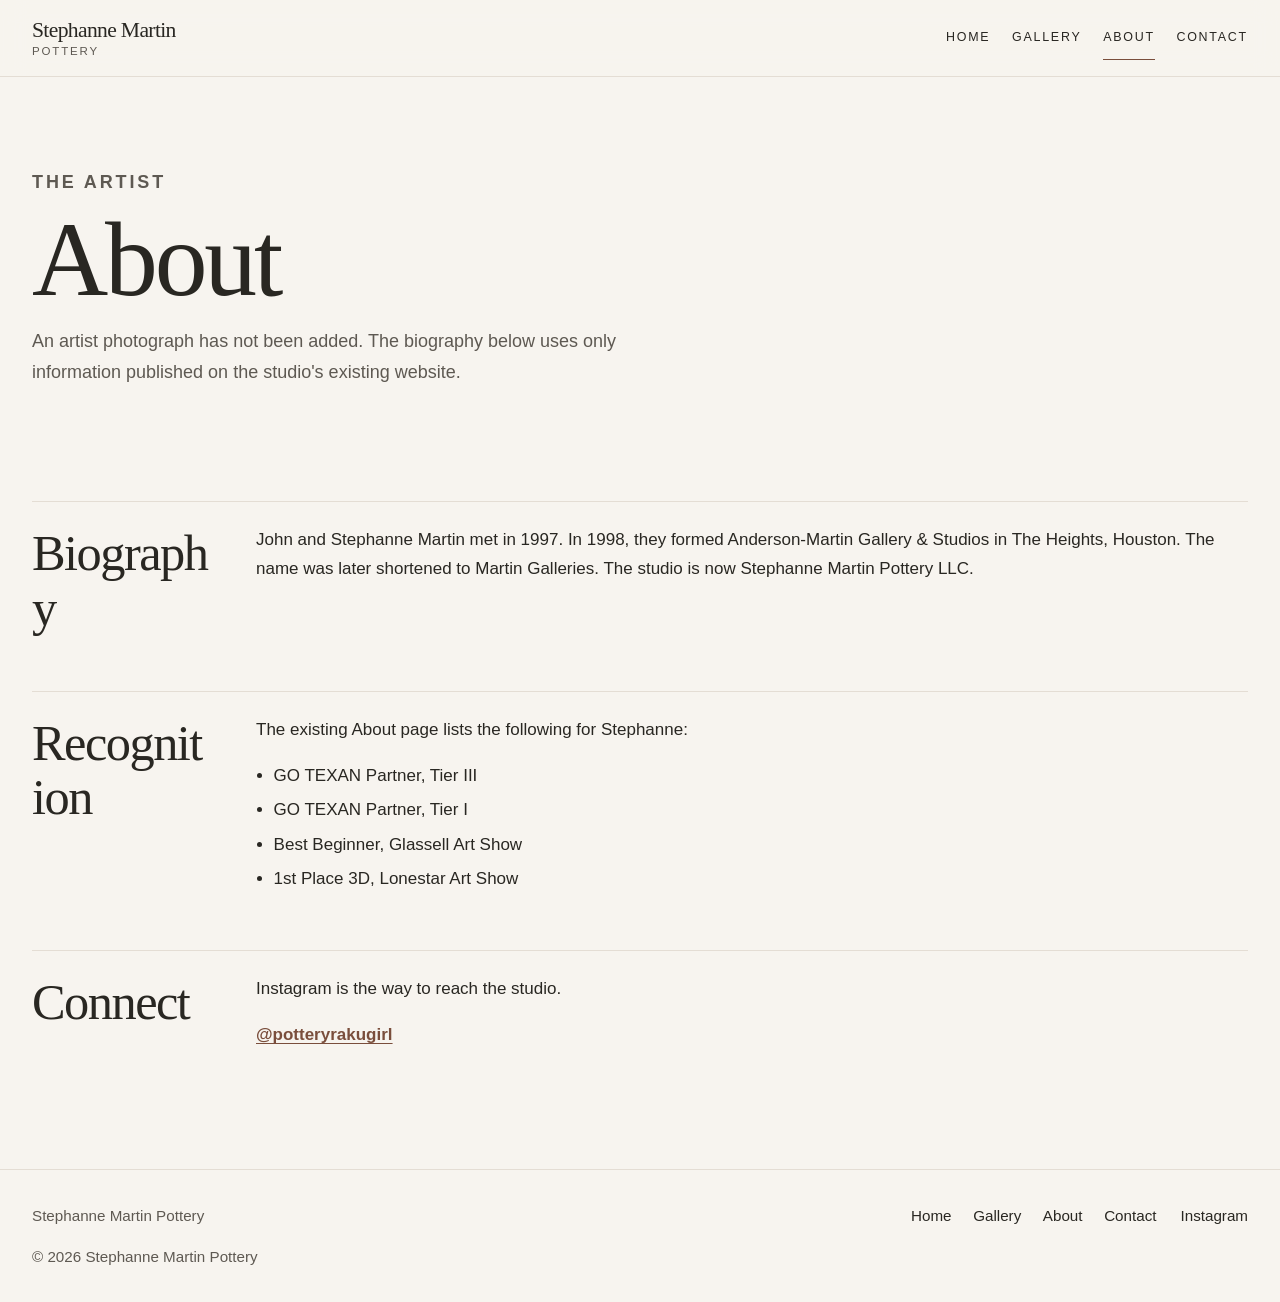
==== about.html @ 53da708f "Add initial HTML, CSS, JSON, and configuration files for pottery portfolio" ====
<!DOCTYPE html>
<html lang="en">
<head>
  <meta charset="utf-8">
  <meta name="viewport" content="width=device-width, initial-scale=1">
  <title>About | Stephanne Martin Pottery</title>
  <meta name="description" content="Verified studio history for Stephanne Martin Pottery LLC, from the artist's existing public About page.">
  <link rel="canonical" href="https://yegorcreative.github.io/PotteryWeb/about.html">
  <meta name="robots" content="index, follow">
  <meta name="referrer" content="strict-origin-when-cross-origin">
  <meta name="theme-color" content="#F7F4EF">
  <meta property="og:site_name" content="Stephanne Martin Pottery">
  <meta property="og:locale" content="en_US">
  <meta property="og:title" content="About | Stephanne Martin Pottery">
  <meta property="og:description" content="Verified studio history for Stephanne Martin Pottery LLC, from the artist's existing public About page.">
  <meta property="og:type" content="website">
  <meta property="og:url" content="https://yegorcreative.github.io/PotteryWeb/about.html">
  <meta property="og:image" content="https://yegorcreative.github.io/PotteryWeb/assets/images/og-cover.png">
  <meta name="twitter:card" content="summary_large_image">
  <meta name="twitter:title" content="About | Stephanne Martin Pottery">
  <meta name="twitter:description" content="Verified studio history for Stephanne Martin Pottery LLC, from the artist's existing public About page.">
  <meta name="twitter:image" content="https://yegorcreative.github.io/PotteryWeb/assets/images/og-cover.png">
  <link rel="icon" href="assets/favicon.svg" type="image/svg+xml">
  <link rel="stylesheet" href="css/styles.css">
</head>
<body>
  <a class="skip-link" href="#content">Skip to content</a>
  <header class="site-header">
    <div class="header-inner wrap">
      <a class="brand" href="index.html">
        <span class="brand-name">Stephanne Martin</span>
        <span class="brand-mark">Pottery</span>
      </a>
      <button class="nav-toggle" type="button" aria-expanded="false" aria-controls="site-nav" data-nav-toggle>
        <span class="nav-toggle-label">Menu</span>
      </button>
      <nav id="site-nav" class="site-nav" data-nav aria-label="Primary">
        <ul>
          <li><a href="index.html">Home</a></li>
          <li><a href="gallery.html">Gallery</a></li>
          <li><a href="about.html" aria-current="page">About</a></li>
          <li><a href="contact.html">Contact</a></li>
        </ul>
      </nav>
    </div>
  </header>
  <main id="content" tabindex="-1">
    <div class="wrap">
      <header class="page-intro">
        <p class="eyebrow">The artist</p>
        <h1>About</h1>
        <p>An artist photograph has not been added. The biography below uses only information published on the studio's existing website.</p>
      </header>
      <div class="about-list">
        <section class="about-block" aria-labelledby="biography-title">
          <h2 id="biography-title">Biography</h2>
          <div>
            <p>John and Stephanne Martin met in 1997. In 1998, they formed Anderson-Martin Gallery &amp; Studios in The Heights, Houston. The name was later shortened to Martin Galleries. The studio is now Stephanne Martin Pottery LLC.</p>
          </div>
        </section>
        <section class="about-block" aria-labelledby="recognition-title">
          <h2 id="recognition-title">Recognition</h2>
          <div>
            <p>The existing About page lists the following for Stephanne:</p>
            <ul>
              <li>GO TEXAN Partner, Tier III</li>
              <li>GO TEXAN Partner, Tier I</li>
              <li>Best Beginner, Glassell Art Show</li>
              <li>1st Place 3D, Lonestar Art Show</li>
            </ul>
          </div>
        </section>
        <section class="about-block" aria-labelledby="connect-title">
          <h2 id="connect-title">Connect</h2>
          <div>
            <p>Instagram is the way to reach the studio.</p>
            <p><a class="text-link" href="https://www.instagram.com/potteryrakugirl/">@potteryrakugirl</a></p>
          </div>
        </section>
      </div>
    </div>
  </main>
  <footer class="site-footer">
    <div class="footer-inner wrap">
      <p class="footer-brand">Stephanne Martin Pottery</p>
      <nav aria-label="Footer">
        <ul class="footer-nav">
          <li><a href="index.html">Home</a></li>
          <li><a href="gallery.html">Gallery</a></li>
          <li><a href="about.html">About</a></li>
          <li><a href="contact.html">Contact</a></li>
        </ul>
      </nav>
      <a class="footer-instagram" href="https://www.instagram.com/potteryrakugirl/">Instagram</a>
      <p class="footer-copy">© 2026 Stephanne Martin Pottery</p>
    </div>
  </footer>
  <script src="js/nav.js" defer></script>
</body>
</html>
---- css/styles.css ----
:root {
  --bg: #f7f4ef;
  --bg-deep: #f1ebe4;
  --surface: #ffffff;
  --text: #292722;
  --muted: #5e5952;
  --line: #e4ddd4;
  --clay: #a66f58;
  --clay-deep: #7a4e3c;
  --clay-dark: #623c2e;
  --stone: #e7e1d8;
  --serif: "Iowan Old Style", "Palatino Linotype", Palatino, "Book Antiqua", Georgia, serif;
  --sans: "Avenir Next", "Segoe UI", "Helvetica Neue", sans-serif;
  --header-height: 4.75rem;
  --shadow: 0 24px 50px rgba(41, 39, 34, 0.08);
}

*,
*::before,
*::after {
  box-sizing: border-box;
}

html {
  scroll-behavior: smooth;
}

body {
  margin: 0;
  background: var(--bg);
  color: var(--text);
  font-family: var(--sans);
  font-size: 1.0625rem;
  line-height: 1.7;
  text-rendering: optimizeLegibility;
}

html,
body {
  max-width: 100%;
  overflow-x: clip;
}

img {
  max-width: 100%;
  height: auto;
}

button,
input,
textarea {
  font: inherit;
}

h1,
h2,
h3,
p {
  overflow-wrap: anywhere;
}

h1,
h2,
h3 {
  font-family: var(--serif);
  font-weight: 500;
  letter-spacing: -0.03em;
  line-height: 1.08;
}

a {
  color: var(--clay-deep);
  text-underline-offset: 0.18em;
}

a:hover {
  color: var(--clay-dark);
}

:focus-visible {
  outline: 2px solid var(--text);
  outline-offset: 3px;
}

::selection {
  background: #e7d3c6;
  color: var(--text);
}

.skip-link {
  position: absolute;
  left: 1rem;
  top: 0;
  z-index: 100;
  transform: translateY(-120%);
  background: var(--text);
  color: var(--bg);
  padding: 0.75rem 1rem;
  text-decoration: none;
}

.skip-link:focus {
  transform: none;
}

.wrap {
  width: min(calc(100% - 2rem), 76rem);
  margin-inline: auto;
}

.site-header {
  position: sticky;
  top: 0;
  z-index: 30;
  min-height: var(--header-height);
  background: rgba(247, 244, 239, 0.94);
  border-bottom: 1px solid var(--line);
  backdrop-filter: blur(12px);
}

.header-inner {
  display: flex;
  flex-wrap: wrap;
  align-items: center;
  justify-content: space-between;
  gap: 0.5rem 1.5rem;
  min-height: var(--header-height);
  padding-block: 0.75rem;
}

.brand {
  display: flex;
  flex-direction: column;
  color: var(--text);
  text-decoration: none;
  line-height: 1.05;
}

.brand-name {
  font-family: var(--serif);
  font-size: 1.35rem;
  letter-spacing: -0.03em;
}

.brand-mark {
  margin-top: 0.2rem;
  color: var(--muted);
  font-size: 0.72rem;
  letter-spacing: 0.16em;
  text-transform: uppercase;
}

.nav-toggle {
  display: none;
  align-items: center;
  justify-content: center;
  min-width: 44px;
  min-height: 44px;
  padding: 0.4rem 0.85rem;
  border: 1px solid var(--line);
  background: var(--surface);
  color: var(--text);
  cursor: pointer;
}

.site-nav ul,
.footer-nav {
  display: flex;
  flex-wrap: wrap;
  gap: 0.25rem 1.35rem;
  margin: 0;
  padding: 0;
  list-style: none;
}

.site-nav a,
.footer-nav a {
  display: inline-flex;
  align-items: center;
  min-height: 44px;
  color: var(--text);
  text-decoration: none;
}

.site-nav a {
  font-size: 0.78rem;
  letter-spacing: 0.14em;
  text-transform: uppercase;
}

.site-nav a[aria-current="page"] {
  box-shadow: inset 0 -1px 0 var(--clay-deep);
}

.hero,
.page-intro {
  padding: clamp(2.75rem, 7vw, 6.5rem) 0 clamp(2rem, 5vw, 4rem);
}

.hero {
  display: grid;
  gap: clamp(2rem, 5vw, 4.5rem);
  align-items: end;
}

.eyebrow {
  margin: 0 0 0.85rem;
  color: var(--clay-deep);
  font-size: 0.75rem;
  font-weight: 600;
  letter-spacing: 0.16em;
  text-transform: uppercase;
}

.hero h1,
.page-intro h1,
.contact h1 {
  margin: 0;
  font-size: clamp(3.3rem, 9vw, 6.6rem);
  line-height: 0.92;
}

.lede,
.page-intro p,
.contact-copy {
  max-width: 38rem;
  color: var(--muted);
  font-size: 1.125rem;
}

.actions {
  display: flex;
  flex-wrap: wrap;
  gap: 0.75rem;
  margin-top: 2rem;
}

.button {
  display: inline-flex;
  align-items: center;
  justify-content: center;
  gap: 0.65rem;
  min-height: 48px;
  padding: 0.75rem 1.15rem;
  border: 1px solid var(--clay-deep);
  background: var(--clay-deep);
  color: #fff;
  text-decoration: none;
  letter-spacing: 0.01em;
}

.button:hover {
  background: var(--clay-dark);
  border-color: var(--clay-dark);
  color: #fff;
}

.button-secondary {
  background: transparent;
  color: var(--text);
  border-color: #cfc6bb;
}

.button-secondary:hover {
  background: var(--surface);
  border-color: var(--text);
  color: var(--text);
}

.button svg {
  display: block;
  flex: 0 0 auto;
}

.hero-figure,
.piece-open,
.lightbox {
  box-shadow: var(--shadow);
}

.hero-figure {
  margin: 0;
  padding: 0.75rem 0.75rem 0.9rem;
  border: 1px solid var(--line);
  background: var(--surface);
}

.hero-figure img,
.piece-open img,
.lightbox-media img {
  display: block;
  width: 100%;
  aspect-ratio: 4 / 5;
  object-fit: cover;
  background: var(--bg-deep);
}

.hero-figure figcaption,
.piece-copy p,
.gallery-count,
.placeholder-note,
.gallery-status {
  color: var(--muted);
}

.hero-figure figcaption {
  padding: 0.85rem 0.25rem 0.15rem;
  font-size: 0.95rem;
}

.section {
  padding: clamp(3.25rem, 7vw, 6.5rem) 0;
}

.band {
  background: var(--bg-deep);
  border-block: 1px solid var(--line);
}

.section-head,
.split-head {
  display: flex;
  flex-wrap: wrap;
  align-items: end;
  justify-content: space-between;
  gap: 1rem 2rem;
  margin-bottom: 2rem;
}

.section-head h2,
.split-head h2,
.about-block h2 {
  margin: 0;
  font-size: clamp(2rem, 4vw, 3.15rem);
}

.section-head p,
.narrow {
  max-width: 40rem;
}

.quote {
  max-width: 42rem;
  margin: 2.25rem 0 0;
  padding: 0;
  border: 0;
}

.quote p {
  margin: 0;
  font-family: var(--serif);
  font-size: clamp(1.55rem, 3vw, 2.15rem);
  line-height: 1.35;
  letter-spacing: -0.03em;
}

.quote footer {
  margin-top: 0.85rem;
  color: var(--muted);
  font-size: 0.95rem;
}

.placeholder-note,
.gallery-status,
.gallery-empty {
  margin: 0 0 1.25rem;
  padding-left: 0.9rem;
  border-left: 1px solid var(--clay);
}

.gallery-tools {
  margin-bottom: 1.5rem;
}

.filters {
  display: flex;
  flex-wrap: wrap;
  gap: 0.5rem;
}

.filter {
  min-height: 44px;
  padding: 0.55rem 0.9rem;
  border: 1px solid var(--line);
  border-radius: 999px;
  background: transparent;
  color: var(--text);
  cursor: pointer;
}

.filter[aria-pressed="true"] {
  border-color: var(--text);
  background: var(--text);
  color: var(--bg);
}

.gallery-count {
  margin: 0.9rem 0 0;
  font-size: 0.95rem;
}

.gallery-grid {
  display: grid;
  grid-template-columns: 1fr;
  gap: 2rem 1.25rem;
  margin: 0;
  padding: 0;
  list-style: none;
}

.piece-open {
  position: relative;
  display: block;
  width: 100%;
  padding: 0;
  overflow: hidden;
  border: 1px solid var(--line);
  background: var(--surface);
  color: inherit;
  cursor: pointer;
}

.piece-flag {
  position: absolute;
  left: 0.75rem;
  bottom: 0.75rem;
  padding: 0.35rem 0.5rem;
  background: rgba(247, 244, 239, 0.94);
  color: var(--text);
  font-size: 0.72rem;
  letter-spacing: 0.12em;
  text-transform: uppercase;
}

.piece-copy {
  padding-top: 0.9rem;
}

.piece-category {
  margin: 0;
  color: var(--clay-deep);
  font-size: 0.75rem;
  font-weight: 600;
  letter-spacing: 0.14em;
  text-transform: uppercase;
}

.piece h3,
.lightbox h2 {
  margin: 0.3rem 0 0.45rem;
  font-size: clamp(1.45rem, 2vw, 1.8rem);
}

.piece-copy p:last-child {
  margin-bottom: 0;
}

.about-list {
  display: grid;
  gap: clamp(2rem, 5vw, 3.5rem);
  margin: 0;
  padding: clamp(1rem, 3vw, 2rem) 0 clamp(4rem, 8vw, 7rem);
}

.about-block {
  display: grid;
  gap: 0.75rem;
  margin: 0;
  padding-top: 1.5rem;
  border-top: 1px solid var(--line);
}

.about-block div :first-child {
  margin-top: 0;
}

.about-block ul {
  margin: 0.5rem 0 0;
  padding-left: 1.1rem;
}

.about-block li + li {
  margin-top: 0.35rem;
}

.contact {
  display: grid;
  align-items: center;
  min-height: calc(100dvh - 12rem);
  padding: clamp(4rem, 12vw, 8rem) 0;
}

.contact-inner {
  max-width: 40rem;
}

.contact-handle {
  margin: 1rem 0 0;
  color: var(--muted);
}

.site-footer {
  padding: 1.5rem 0 2rem;
  border-top: 1px solid var(--line);
  color: var(--muted);
  font-size: 0.95rem;
}

.footer-inner {
  display: grid;
  gap: 0.35rem 1.5rem;
}

.footer-brand,
.footer-copy {
  margin: 0;
}

.footer-nav a:hover,
.footer-instagram:hover {
  text-decoration: underline;
}

.footer-instagram {
  color: var(--text);
  text-decoration: none;
}

.lightbox {
  width: min(68rem, calc(100% - 1rem));
  max-height: calc(100vh - 1rem);
  max-height: calc(100dvh - 1rem);
  margin: auto;
  padding: 0;
  border: 0;
  background: var(--surface);
  color: var(--text);
}

.lightbox::backdrop {
  background: rgba(41, 39, 34, 0.72);
}

.lightbox-layout {
  display: grid;
  grid-template-columns: 1fr;
  max-height: calc(100vh - 1rem);
  max-height: calc(100dvh - 1rem);
  overflow: auto;
}

.lightbox-media {
  background: var(--bg-deep);
}

.lightbox-panel {
  display: flex;
  flex-direction: column;
  align-items: flex-start;
  gap: 0.35rem;
  padding: 1.15rem;
}

.lightbox-close,
.lightbox-nav button {
  min-height: 44px;
  padding: 0.55rem 0.85rem;
  border: 1px solid var(--line);
  background: var(--surface);
  color: var(--text);
  cursor: pointer;
}

.lightbox-close {
  align-self: flex-end;
}

.lightbox-panel h2,
.lightbox-panel p {
  margin-top: 0;
}

.lightbox-count,
.piece-note {
  color: var(--muted);
}

.lightbox-nav {
  display: flex;
  flex-wrap: wrap;
  gap: 0.5rem;
  margin-top: 0.75rem;
}

.text-link {
  color: var(--clay-deep);
  font-weight: 600;
}

@media (min-width: 640px) {
  .wrap {
    width: min(calc(100% - 3rem), 76rem);
  }

  .gallery-grid {
    grid-template-columns: repeat(2, minmax(0, 1fr));
    gap: 2.25rem 1.25rem;
  }
}

@media (min-width: 760px) {
  .nav-toggle {
    display: none;
  }

  .site-nav {
    flex: 0 1 auto;
  }

  .footer-inner {
    grid-template-columns: 1.4fr auto auto;
    align-items: center;
  }

  .footer-copy {
    grid-column: 1 / -1;
  }
}

@media (max-width: 759px) {
  .js .nav-toggle {
    display: inline-flex;
  }

  .js .site-nav {
    display: none;
    flex: 1 1 100%;
    padding-bottom: 0.75rem;
  }

  .js .site-nav.is-open {
    display: block;
  }

  .js .site-nav ul {
    flex-direction: column;
    gap: 0;
  }
}

@media (min-width: 900px) {
  .hero {
    grid-template-columns: minmax(0, 1.05fr) minmax(18rem, 0.95fr);
    align-items: center;
  }

  .about-block {
    grid-template-columns: 11rem minmax(0, 1fr);
    gap: 2rem 3rem;
    align-items: start;
  }

  .lightbox-layout {
    grid-template-columns: minmax(0, 1.15fr) minmax(17rem, 0.8fr);
    overflow: hidden;
  }

  .lightbox-media {
    display: grid;
    min-height: 100%;
    place-items: center;
  }

  .lightbox-media img {
    max-height: calc(100dvh - 1rem);
    object-fit: contain;
  }

  .lightbox-panel {
    padding: 1.5rem 1.5rem 1.75rem;
    overflow: auto;
  }
}

@media (min-width: 980px) {
  .gallery-grid {
    grid-template-columns: repeat(3, minmax(0, 1fr));
    gap: 2.75rem 1.5rem;
  }
}

@media (hover: hover) and (pointer: fine) {
  .piece-open img {
    transition: transform 0.45s ease;
  }

  .piece-open:hover {
    border-color: #c8a898;
  }

  .piece-open:hover img {
    transform: scale(1.02);
  }
}

@media (prefers-reduced-motion: reduce) {
  html {
    scroll-behavior: auto;
  }

  *,
  *::before,
  *::after {
    scroll-behavior: auto !important;
    transition: none !important;
    animation: none !important;
  }
}

@media print {
  .skip-link,
  .nav-toggle,
  .lightbox {
    display: none !important;
  }

  .site-nav {
    display: block !important;
  }

  body {
    background: #fff;
  }
}
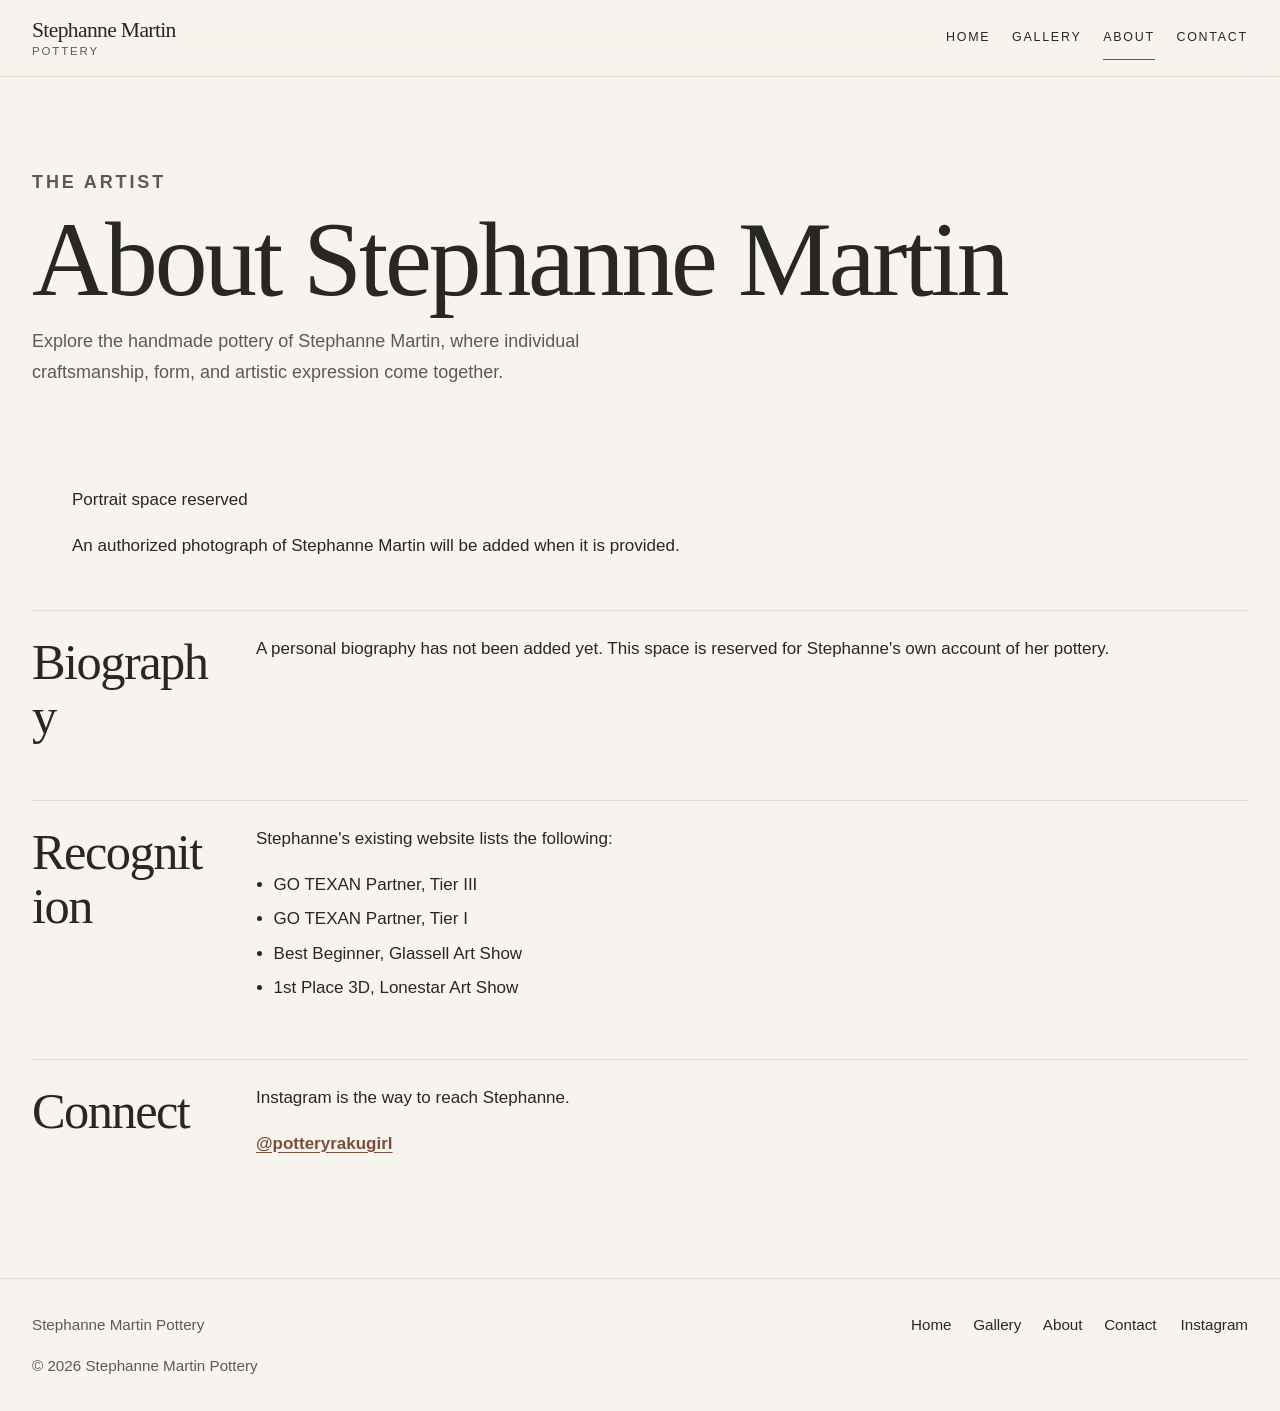
==== commit 779b188e: "Update content and descriptions across multiple pages for clarity and consistency" ====
--- a/about.html
+++ b/about.html
@@ -4,7 +4,7 @@
   <meta charset="utf-8">
   <meta name="viewport" content="width=device-width, initial-scale=1">
   <title>About | Stephanne Martin Pottery</title>
-  <meta name="description" content="Verified studio history for Stephanne Martin Pottery LLC, from the artist's existing public About page.">
+  <meta name="description" content="About Stephanne Martin and her handmade pottery. A personal biography can be added later.">
   <link rel="canonical" href="https://yegorcreative.github.io/PotteryWeb/about.html">
   <meta name="robots" content="index, follow">
   <meta name="referrer" content="strict-origin-when-cross-origin">
@@ -12,13 +12,13 @@
   <meta property="og:site_name" content="Stephanne Martin Pottery">
   <meta property="og:locale" content="en_US">
   <meta property="og:title" content="About | Stephanne Martin Pottery">
-  <meta property="og:description" content="Verified studio history for Stephanne Martin Pottery LLC, from the artist's existing public About page.">
+  <meta property="og:description" content="About Stephanne Martin and her handmade pottery. A personal biography can be added later.">
   <meta property="og:type" content="website">
   <meta property="og:url" content="https://yegorcreative.github.io/PotteryWeb/about.html">
   <meta property="og:image" content="https://yegorcreative.github.io/PotteryWeb/assets/images/og-cover.png">
   <meta name="twitter:card" content="summary_large_image">
   <meta name="twitter:title" content="About | Stephanne Martin Pottery">
-  <meta name="twitter:description" content="Verified studio history for Stephanne Martin Pottery LLC, from the artist's existing public About page.">
+  <meta name="twitter:description" content="About Stephanne Martin and her handmade pottery. A personal biography can be added later.">
   <meta name="twitter:image" content="https://yegorcreative.github.io/PotteryWeb/assets/images/og-cover.png">
   <link rel="icon" href="assets/favicon.svg" type="image/svg+xml">
   <link rel="stylesheet" href="css/styles.css">
@@ -48,35 +48,43 @@
     <div class="wrap">
       <header class="page-intro">
         <p class="eyebrow">The artist</p>
-        <h1>About</h1>
-        <p>An artist photograph has not been added. The biography below uses only information published on the studio's existing website.</p>
+        <h1>About Stephanne Martin</h1>
+        <p>Explore the handmade pottery of Stephanne Martin, where individual craftsmanship, form, and artistic expression come together.</p>
       </header>
-      <div class="about-list">
-        <section class="about-block" aria-labelledby="biography-title">
-          <h2 id="biography-title">Biography</h2>
-          <div>
-            <p>John and Stephanne Martin met in 1997. In 1998, they formed Anderson-Martin Gallery &amp; Studios in The Heights, Houston. The name was later shortened to Martin Galleries. The studio is now Stephanne Martin Pottery LLC.</p>
+      <div class="about-layout">
+        <figure class="portrait-reserve">
+          <div class="portrait-frame">
+            <p>Portrait space reserved</p>
           </div>
-        </section>
-        <section class="about-block" aria-labelledby="recognition-title">
-          <h2 id="recognition-title">Recognition</h2>
-          <div>
-            <p>The existing About page lists the following for Stephanne:</p>
-            <ul>
-              <li>GO TEXAN Partner, Tier III</li>
-              <li>GO TEXAN Partner, Tier I</li>
-              <li>Best Beginner, Glassell Art Show</li>
-              <li>1st Place 3D, Lonestar Art Show</li>
-            </ul>
-          </div>
-        </section>
-        <section class="about-block" aria-labelledby="connect-title">
-          <h2 id="connect-title">Connect</h2>
-          <div>
-            <p>Instagram is the way to reach the studio.</p>
-            <p><a class="text-link" href="https://www.instagram.com/potteryrakugirl/">@potteryrakugirl</a></p>
-          </div>
-        </section>
+          <figcaption>An authorized photograph of Stephanne Martin will be added when it is provided.</figcaption>
+        </figure>
+        <div class="about-list">
+          <section class="about-block" aria-labelledby="biography-title">
+            <h2 id="biography-title">Biography</h2>
+            <div>
+              <p>A personal biography has not been added yet. This space is reserved for Stephanne's own account of her pottery.</p>
+            </div>
+          </section>
+          <section class="about-block" aria-labelledby="recognition-title">
+            <h2 id="recognition-title">Recognition</h2>
+            <div>
+              <p>Stephanne's existing website lists the following:</p>
+              <ul class="milestones">
+                <li>GO TEXAN Partner, Tier III</li>
+                <li>GO TEXAN Partner, Tier I</li>
+                <li>Best Beginner, Glassell Art Show</li>
+                <li>1st Place 3D, Lonestar Art Show</li>
+              </ul>
+            </div>
+          </section>
+          <section class="about-block" aria-labelledby="connect-title">
+            <h2 id="connect-title">Connect</h2>
+            <div>
+              <p>Instagram is the way to reach Stephanne.</p>
+              <p><a class="text-link" href="https://www.instagram.com/potteryrakugirl/">@potteryrakugirl</a></p>
+            </div>
+          </section>
+        </div>
       </div>
     </div>
   </main>
--- a/css/styles.css
+++ b/css/styles.css
@@ -56,7 +56,7 @@
 h2,
 h3,
 p {
-  overflow-wrap: anywhere;
+  overflow-wrap: break-word;
 }
 
 h1,
@@ -216,7 +216,7 @@
 .page-intro h1,
 .contact h1 {
   margin: 0;
-  font-size: clamp(3.3rem, 9vw, 6.6rem);
+  font-size: clamp(2.7rem, 12vw, 6.6rem);
   line-height: 0.92;
 }
 
@@ -290,13 +290,24 @@
 .lightbox-media img {
   display: block;
   width: 100%;
+  background: var(--bg-deep);
+}
+
+.hero-figure img,
+.piece-open img {
   aspect-ratio: 4 / 5;
   object-fit: cover;
-  background: var(--bg-deep);
+}
+
+.lightbox-media img {
+  width: 100%;
+  height: auto;
+  max-height: 70dvh;
+  object-fit: contain;
 }
 
 .hero-figure figcaption,
-.piece-copy p,
+.piece-copy p:not(.piece-category),
 .gallery-count,
 .placeholder-note,
 .gallery-status {
@@ -397,6 +408,10 @@
 .gallery-count {
   margin: 0.9rem 0 0;
   font-size: 0.95rem;
+}
+
+[data-gallery="all"] {
+  padding-bottom: clamp(3.5rem, 8vw, 6rem);
 }
 
 .gallery-grid {
@@ -672,6 +687,8 @@
   }
 
   .lightbox-media img {
+    width: auto;
+    max-width: 100%;
     max-height: calc(100dvh - 1rem);
     object-fit: contain;
   }
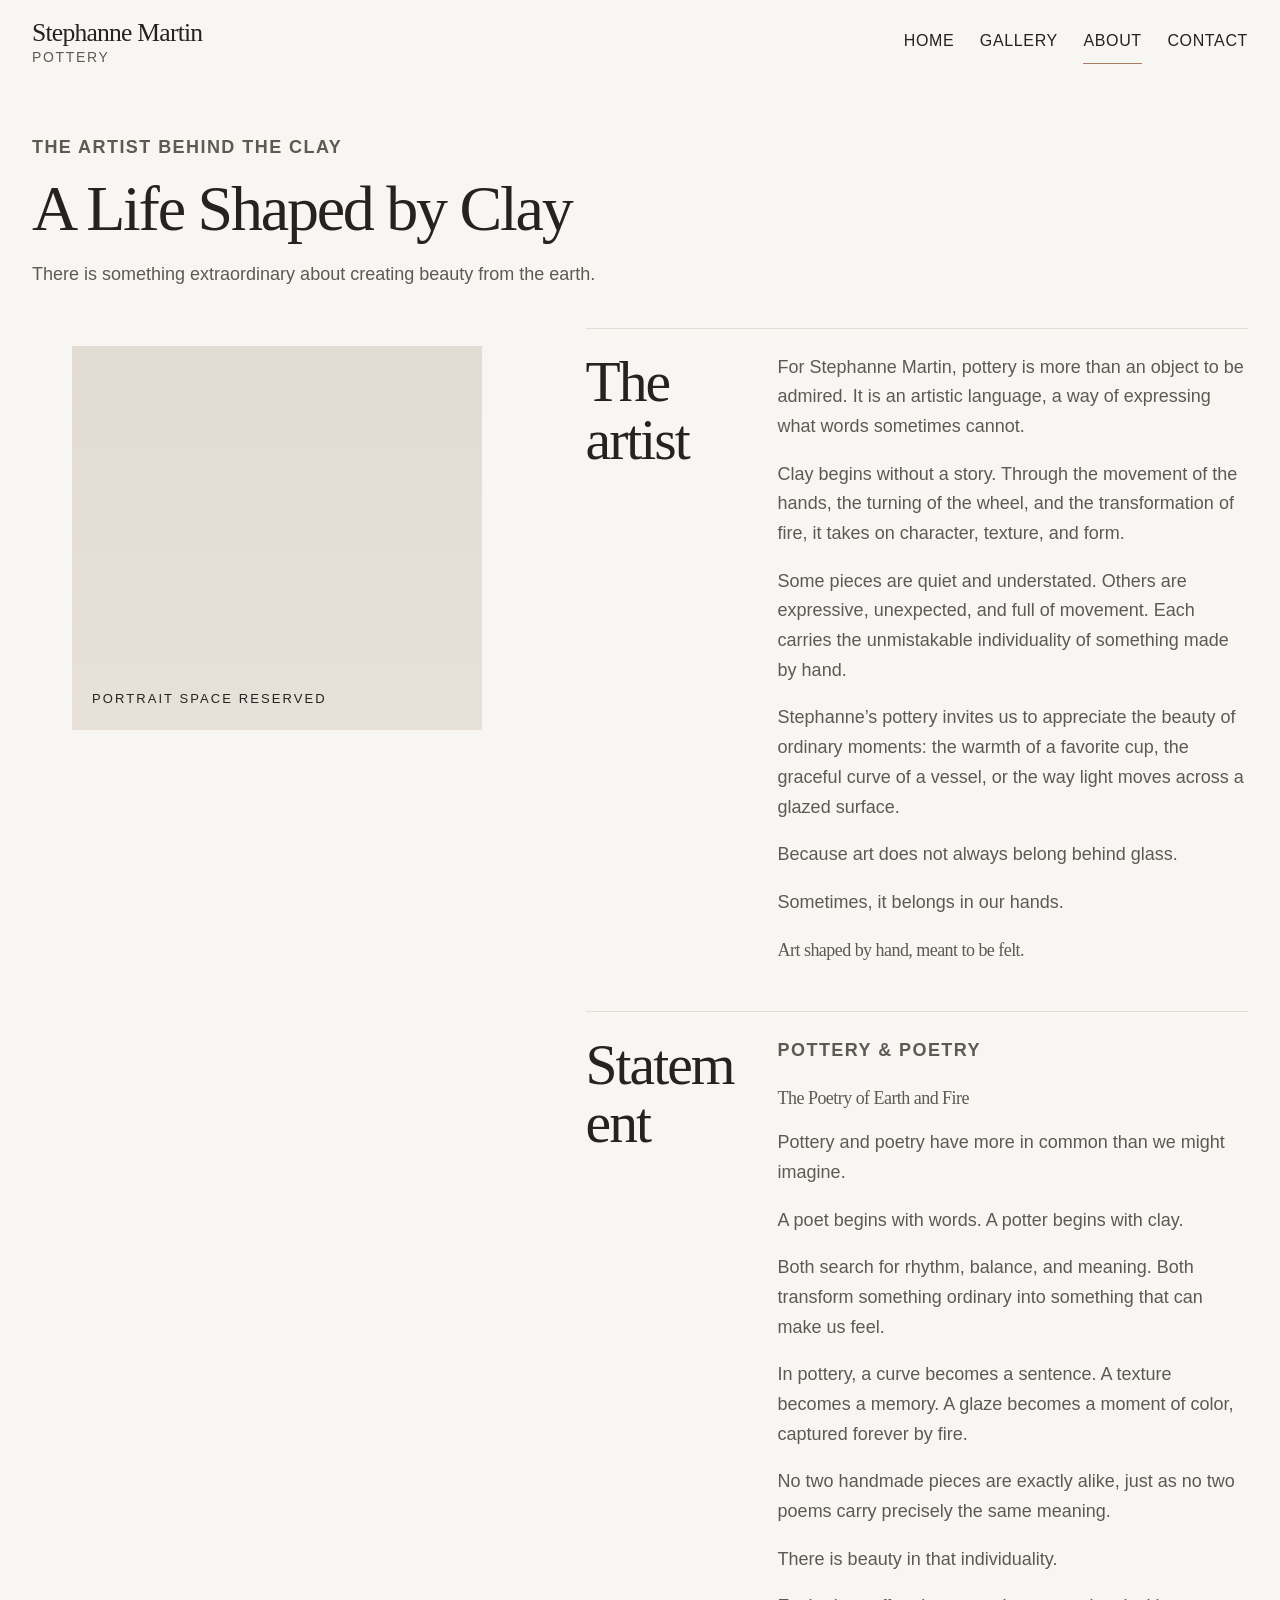
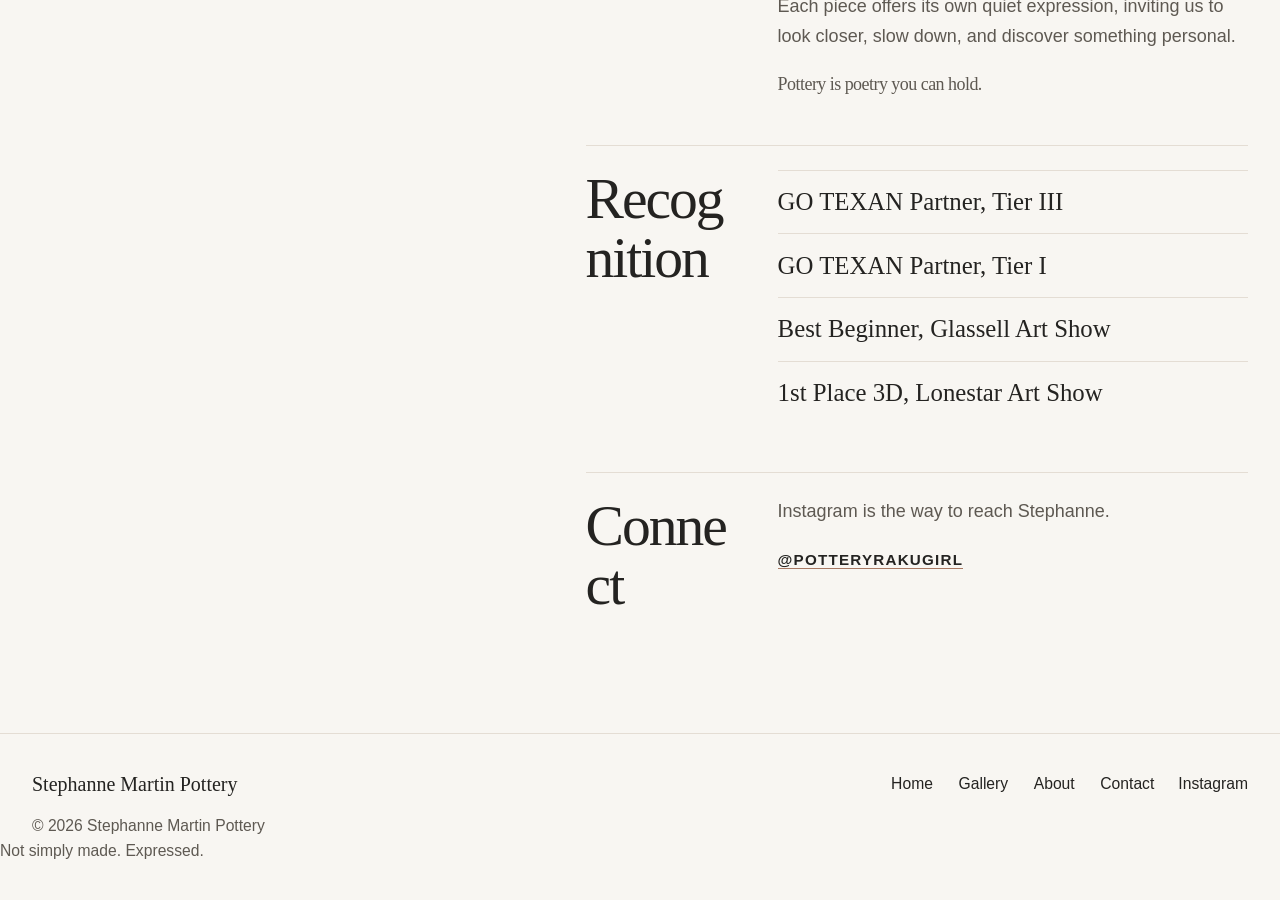
==== commit d0d79323: "Update content and descriptions across multiple pages for clarity and consistency" ====
--- a/about.html
+++ b/about.html
@@ -4,21 +4,21 @@
   <meta charset="utf-8">
   <meta name="viewport" content="width=device-width, initial-scale=1">
   <title>About | Stephanne Martin Pottery</title>
-  <meta name="description" content="About Stephanne Martin and her handmade pottery. A personal biography can be added later.">
+  <meta name="description" content="A life shaped by clay. Stephanne Martin’s pottery is an artistic language, formed by hand and fire.">
   <link rel="canonical" href="https://yegorcreative.github.io/PotteryWeb/about.html">
   <meta name="robots" content="index, follow">
   <meta name="referrer" content="strict-origin-when-cross-origin">
-  <meta name="theme-color" content="#F7F4EF">
+  <meta name="theme-color" content="#F8F6F2">
   <meta property="og:site_name" content="Stephanne Martin Pottery">
   <meta property="og:locale" content="en_US">
   <meta property="og:title" content="About | Stephanne Martin Pottery">
-  <meta property="og:description" content="About Stephanne Martin and her handmade pottery. A personal biography can be added later.">
+  <meta property="og:description" content="A life shaped by clay. Stephanne Martin’s pottery is an artistic language, formed by hand and fire.">
   <meta property="og:type" content="website">
   <meta property="og:url" content="https://yegorcreative.github.io/PotteryWeb/about.html">
   <meta property="og:image" content="https://yegorcreative.github.io/PotteryWeb/assets/images/og-cover.png">
   <meta name="twitter:card" content="summary_large_image">
   <meta name="twitter:title" content="About | Stephanne Martin Pottery">
-  <meta name="twitter:description" content="About Stephanne Martin and her handmade pottery. A personal biography can be added later.">
+  <meta name="twitter:description" content="A life shaped by clay. Stephanne Martin’s pottery is an artistic language, formed by hand and fire.">
   <meta name="twitter:image" content="https://yegorcreative.github.io/PotteryWeb/assets/images/og-cover.png">
   <link rel="icon" href="assets/favicon.svg" type="image/svg+xml">
   <link rel="stylesheet" href="css/styles.css">
@@ -47,28 +47,47 @@
   <main id="content" tabindex="-1">
     <div class="wrap">
       <header class="page-intro">
-        <p class="eyebrow">The artist</p>
-        <h1>About Stephanne Martin</h1>
-        <p>Explore the handmade pottery of Stephanne Martin, where individual craftsmanship, form, and artistic expression come together.</p>
+        <p class="eyebrow">The Artist Behind the Clay</p>
+        <h1>A Life Shaped by Clay</h1>
+        <p>There is something extraordinary about creating beauty from the earth.</p>
       </header>
       <div class="about-layout">
         <figure class="portrait-reserve">
           <div class="portrait-frame">
             <p>Portrait space reserved</p>
           </div>
-          <figcaption>An authorized photograph of Stephanne Martin will be added when it is provided.</figcaption>
         </figure>
         <div class="about-list">
           <section class="about-block" aria-labelledby="biography-title">
-            <h2 id="biography-title">Biography</h2>
+            <h2 id="biography-title">The artist</h2>
             <div>
-              <p>A personal biography has not been added yet. This space is reserved for Stephanne's own account of her pottery.</p>
+              <p>For Stephanne Martin, pottery is more than an object to be admired. It is an artistic language, a way of expressing what words sometimes cannot.</p>
+              <p>Clay begins without a story. Through the movement of the hands, the turning of the wheel, and the transformation of fire, it takes on character, texture, and form.</p>
+              <p>Some pieces are quiet and understated. Others are expressive, unexpected, and full of movement. Each carries the unmistakable individuality of something made by hand.</p>
+              <p>Stephanne’s pottery invites us to appreciate the beauty of ordinary moments: the warmth of a favorite cup, the graceful curve of a vessel, or the way light moves across a glazed surface.</p>
+              <p>Because art does not always belong behind glass.</p>
+              <p>Sometimes, it belongs in our hands.</p>
+              <p class="closing-line">Art shaped by hand, meant to be felt.</p>
+            </div>
+          </section>
+          <section class="about-block" aria-labelledby="statement-title">
+            <h2 id="statement-title">Statement</h2>
+            <div>
+              <p class="eyebrow">Pottery &amp; Poetry</p>
+              <p class="closing-line">The Poetry of Earth and Fire</p>
+              <p>Pottery and poetry have more in common than we might imagine.</p>
+              <p>A poet begins with words. A potter begins with clay.</p>
+              <p>Both search for rhythm, balance, and meaning. Both transform something ordinary into something that can make us feel.</p>
+              <p>In pottery, a curve becomes a sentence. A texture becomes a memory. A glaze becomes a moment of color, captured forever by fire.</p>
+              <p>No two handmade pieces are exactly alike, just as no two poems carry precisely the same meaning.</p>
+              <p>There is beauty in that individuality.</p>
+              <p>Each piece offers its own quiet expression, inviting us to look closer, slow down, and discover something personal.</p>
+              <p class="closing-line">Pottery is poetry you can hold.</p>
             </div>
           </section>
           <section class="about-block" aria-labelledby="recognition-title">
             <h2 id="recognition-title">Recognition</h2>
             <div>
-              <p>Stephanne's existing website lists the following:</p>
               <ul class="milestones">
                 <li>GO TEXAN Partner, Tier III</li>
                 <li>GO TEXAN Partner, Tier I</li>
@@ -101,7 +120,7 @@
       </nav>
       <a class="footer-instagram" href="https://www.instagram.com/potteryrakugirl/">Instagram</a>
       <p class="footer-copy">© 2026 Stephanne Martin Pottery</p>
-    </div>
+    </div>Not simply made. Expressed. 
   </footer>
   <script src="js/nav.js" defer></script>
 </body>
--- a/css/styles.css
+++ b/css/styles.css
@@ -1,18 +1,18 @@
 :root {
-  --bg: #f7f4ef;
-  --bg-deep: #f1ebe4;
+  --bg: #f8f6f2;
+  --bg-deep: #f3efe9;
   --surface: #ffffff;
-  --text: #292722;
+  --text: #242321;
   --muted: #5e5952;
   --line: #e4ddd4;
-  --clay: #a66f58;
+  --stone: #e9e3db;
+  --clay: #a87963;
   --clay-deep: #7a4e3c;
   --clay-dark: #623c2e;
-  --stone: #e7e1d8;
   --serif: "Iowan Old Style", "Palatino Linotype", Palatino, "Book Antiqua", Georgia, serif;
   --sans: "Avenir Next", "Segoe UI", "Helvetica Neue", sans-serif;
-  --header-height: 4.75rem;
-  --shadow: 0 24px 50px rgba(41, 39, 34, 0.08);
+  --header-height: 5.25rem;
+  --measure: 38rem;
 }
 
 *,
@@ -30,8 +30,8 @@
   background: var(--bg);
   color: var(--text);
   font-family: var(--sans);
-  font-size: 1.0625rem;
-  line-height: 1.7;
+  font-size: 1.125rem;
+  line-height: 1.65;
   text-rendering: optimizeLegibility;
 }
 
@@ -64,13 +64,13 @@
 h3 {
   font-family: var(--serif);
   font-weight: 500;
-  letter-spacing: -0.03em;
-  line-height: 1.08;
+  letter-spacing: -0.035em;
+  line-height: 1.02;
 }
 
 a {
   color: var(--clay-deep);
-  text-underline-offset: 0.18em;
+  text-underline-offset: 0.22em;
 }
 
 a:hover {
@@ -83,7 +83,7 @@
 }
 
 ::selection {
-  background: #e7d3c6;
+  background: #ead9cf;
   color: var(--text);
 }
 
@@ -95,7 +95,7 @@
   transform: translateY(-120%);
   background: var(--text);
   color: var(--bg);
-  padding: 0.75rem 1rem;
+  padding: 0.8rem 1rem;
   text-decoration: none;
 }
 
@@ -104,7 +104,7 @@
 }
 
 .wrap {
-  width: min(calc(100% - 2rem), 76rem);
+  width: min(calc(100% - 2rem), 82rem);
   margin-inline: auto;
 }
 
@@ -113,9 +113,9 @@
   top: 0;
   z-index: 30;
   min-height: var(--header-height);
-  background: rgba(247, 244, 239, 0.94);
-  border-bottom: 1px solid var(--line);
-  backdrop-filter: blur(12px);
+  background: rgba(248, 246, 242, 0.94);
+  border-bottom: 1px solid transparent;
+  backdrop-filter: blur(16px);
 }
 
 .header-inner {
@@ -123,9 +123,9 @@
   flex-wrap: wrap;
   align-items: center;
   justify-content: space-between;
-  gap: 0.5rem 1.5rem;
+  gap: 0.5rem 2rem;
   min-height: var(--header-height);
-  padding-block: 0.75rem;
+  padding-block: 0.85rem;
 }
 
 .brand {
@@ -133,20 +133,20 @@
   flex-direction: column;
   color: var(--text);
   text-decoration: none;
-  line-height: 1.05;
+  line-height: 1;
 }
 
 .brand-name {
   font-family: var(--serif);
-  font-size: 1.35rem;
+  font-size: clamp(1.35rem, 2vw, 1.7rem);
   letter-spacing: -0.03em;
 }
 
 .brand-mark {
-  margin-top: 0.2rem;
+  margin-top: 0.28rem;
   color: var(--muted);
-  font-size: 0.72rem;
-  letter-spacing: 0.16em;
+  font-size: 0.875rem;
+  letter-spacing: 0.12em;
   text-transform: uppercase;
 }
 
@@ -156,10 +156,13 @@
   justify-content: center;
   min-width: 44px;
   min-height: 44px;
-  padding: 0.4rem 0.85rem;
-  border: 1px solid var(--line);
-  background: var(--surface);
-  color: var(--text);
+  padding: 0.45rem 0.2rem;
+  border: 0;
+  border-bottom: 1px solid var(--text);
+  background: transparent;
+  color: var(--text);
+  letter-spacing: 0.14em;
+  text-transform: uppercase;
   cursor: pointer;
 }
 
@@ -167,7 +170,7 @@
 .footer-nav {
   display: flex;
   flex-wrap: wrap;
-  gap: 0.25rem 1.35rem;
+  gap: 0.25rem 1.6rem;
   margin: 0;
   padding: 0;
   list-style: none;
@@ -183,47 +186,59 @@
 }
 
 .site-nav a {
-  font-size: 0.78rem;
-  letter-spacing: 0.14em;
-  text-transform: uppercase;
-}
-
+  font-size: 1rem;
+  letter-spacing: 0.04em;
+  text-transform: uppercase;
+  border-bottom: 1px solid transparent;
+}
+
+.site-nav a:hover,
 .site-nav a[aria-current="page"] {
-  box-shadow: inset 0 -1px 0 var(--clay-deep);
-}
-
-.hero,
+  border-bottom-color: var(--clay);
+}
+
 .page-intro {
-  padding: clamp(2.75rem, 7vw, 6.5rem) 0 clamp(2rem, 5vw, 4rem);
+  padding: clamp(1.75rem, 4vw, 3rem) 0 1.25rem;
 }
 
 .hero {
   display: grid;
-  gap: clamp(2rem, 5vw, 4.5rem);
-  align-items: end;
+  gap: 1.5rem;
+  align-items: start;
+  padding: 1.25rem 0 2.25rem;
+}
+
+.hero-figure {
+  margin: 0;
+  padding: 0.55rem;
+  border: 1px solid var(--line);
+  background: var(--surface);
 }
 
 .eyebrow {
-  margin: 0 0 0.85rem;
+  margin: 0 0 0.75rem;
   color: var(--clay-deep);
-  font-size: 0.75rem;
+  font-size: 0.875rem;
   font-weight: 600;
-  letter-spacing: 0.16em;
+  letter-spacing: 0.08em;
   text-transform: uppercase;
 }
 
 .hero h1,
 .page-intro h1,
 .contact h1 {
-  margin: 0;
-  font-size: clamp(2.7rem, 12vw, 6.6rem);
-  line-height: 0.92;
+  max-width: 14em;
+  margin: 0;
+  font-size: clamp(2.5rem, 5vw, 4.6rem);
+  line-height: 1.05;
 }
 
 .lede,
 .page-intro p,
-.contact-copy {
-  max-width: 38rem;
+.contact-copy,
+.studio-copy p,
+.about-block p {
+  max-width: var(--measure);
   color: var(--muted);
   font-size: 1.125rem;
 }
@@ -231,22 +246,25 @@
 .actions {
   display: flex;
   flex-wrap: wrap;
-  gap: 0.75rem;
-  margin-top: 2rem;
+  align-items: center;
+  gap: 0.85rem 1.25rem;
+  margin-top: 2.25rem;
 }
 
 .button {
   display: inline-flex;
   align-items: center;
   justify-content: center;
-  gap: 0.65rem;
-  min-height: 48px;
-  padding: 0.75rem 1.15rem;
-  border: 1px solid var(--clay-deep);
-  background: var(--clay-deep);
-  color: #fff;
+  gap: 0.7rem;
+  min-height: 52px;
+  padding: 0.85rem 1.35rem;
+  border: 1px solid var(--text);
+  background: var(--text);
+  color: var(--bg);
   text-decoration: none;
-  letter-spacing: 0.01em;
+  font-size: 1rem;
+  letter-spacing: 0.02em;
+  transition: background-color 0.2s ease, color 0.2s ease, border-color 0.2s ease;
 }
 
 .button:hover {
@@ -256,33 +274,24 @@
 }
 
 .button-secondary {
+  min-height: 52px;
+  padding-inline: 0.15rem;
+  border-color: transparent;
+  border-bottom: 1px solid var(--text);
   background: transparent;
   color: var(--text);
-  border-color: #cfc6bb;
 }
 
 .button-secondary:hover {
-  background: var(--surface);
-  border-color: var(--text);
-  color: var(--text);
+  background: transparent;
+  border-color: transparent;
+  border-bottom-color: var(--clay-deep);
+  color: var(--clay-deep);
 }
 
 .button svg {
   display: block;
   flex: 0 0 auto;
-}
-
-.hero-figure,
-.piece-open,
-.lightbox {
-  box-shadow: var(--shadow);
-}
-
-.hero-figure {
-  margin: 0;
-  padding: 0.75rem 0.75rem 0.9rem;
-  border: 1px solid var(--line);
-  background: var(--surface);
 }
 
 .hero-figure img,
@@ -290,13 +299,33 @@
 .lightbox-media img {
   display: block;
   width: 100%;
-  background: var(--bg-deep);
+  background: var(--stone);
 }
 
 .hero-figure img,
 .piece-open img {
   aspect-ratio: 4 / 5;
   object-fit: cover;
+  object-position: center 38%;
+}
+
+.hero-figure img {
+  aspect-ratio: 4 / 5;
+  object-fit: contain;
+  object-position: center;
+}
+
+.closing-line {
+  margin: 1.35rem 0 0;
+  color: var(--text);
+  font-family: var(--serif);
+  font-size: clamp(1.45rem, 2.4vw, 1.9rem);
+  line-height: 1.3;
+  letter-spacing: -0.03em;
+}
+
+[data-gallery="featured"] .placeholder-note {
+  display: none;
 }
 
 .lightbox-media img {
@@ -306,67 +335,72 @@
   object-fit: contain;
 }
 
-.hero-figure figcaption,
-.piece-copy p:not(.piece-category),
 .gallery-count,
 .placeholder-note,
-.gallery-status {
+.gallery-status,
+.portrait-reserve figcaption {
   color: var(--muted);
 }
 
-.hero-figure figcaption {
-  padding: 0.85rem 0.25rem 0.15rem;
-  font-size: 0.95rem;
+.portrait-reserve figcaption {
+  max-width: 36rem;
+  padding-top: 0.85rem;
+  font-size: 1rem;
+  line-height: 1.5;
 }
 
 .section {
-  padding: clamp(3.25rem, 7vw, 6.5rem) 0;
+  padding: clamp(2.5rem, 5vw, 4.25rem) 0;
 }
 
 .band {
   background: var(--bg-deep);
-  border-block: 1px solid var(--line);
-}
-
-.section-head,
-.split-head {
+}
+
+.studio {
+  display: grid;
+  gap: clamp(1.5rem, 4vw, 3rem);
+  align-items: start;
+}
+
+.studio-copy h2,
+.section-head h2,
+.about-block h2 {
+  margin: 0 0 1rem;
+  font-size: clamp(2.2rem, 4.5vw, 3.6rem);
+}
+
+.section-head {
   display: flex;
   flex-wrap: wrap;
   align-items: end;
   justify-content: space-between;
   gap: 1rem 2rem;
-  margin-bottom: 2rem;
-}
-
-.section-head h2,
-.split-head h2,
-.about-block h2 {
-  margin: 0;
-  font-size: clamp(2rem, 4vw, 3.15rem);
-}
-
-.section-head p,
-.narrow {
-  max-width: 40rem;
+  margin-bottom: 2.25rem;
+}
+
+.section-head h2 {
+  margin-bottom: 0;
 }
 
 .quote {
-  max-width: 42rem;
-  margin: 2.25rem 0 0;
-  padding: 0;
+  max-width: 34rem;
+  margin: 0;
+  padding-top: 1.25rem;
   border: 0;
+  border-top: 1px solid var(--clay);
 }
 
 .quote p {
   margin: 0;
   font-family: var(--serif);
-  font-size: clamp(1.55rem, 3vw, 2.15rem);
-  line-height: 1.35;
+  font-size: clamp(1.55rem, 3vw, 2.25rem);
+  line-height: 1.3;
   letter-spacing: -0.03em;
 }
 
 .quote footer {
-  margin-top: 0.85rem;
+  margin-top: 1rem;
   color: var(--muted);
   font-size: 0.95rem;
 }
@@ -374,50 +408,54 @@
 .placeholder-note,
 .gallery-status,
 .gallery-empty {
-  margin: 0 0 1.25rem;
-  padding-left: 0.9rem;
-  border-left: 1px solid var(--clay);
+  max-width: 38rem;
+  margin: 0 0 1.5rem;
+  font-size: 0.98rem;
 }
 
 .gallery-tools {
-  margin-bottom: 1.5rem;
+  margin-bottom: 2rem;
 }
 
 .filters {
   display: flex;
   flex-wrap: wrap;
-  gap: 0.5rem;
+  gap: 0.35rem 1.15rem;
 }
 
 .filter {
   min-height: 44px;
-  padding: 0.55rem 0.9rem;
-  border: 1px solid var(--line);
-  border-radius: 999px;
+  padding: 0.55rem 0.05rem;
+  border: 0;
+  border-bottom: 1px solid transparent;
   background: transparent;
-  color: var(--text);
+  color: var(--muted);
+  letter-spacing: 0.12em;
+  text-transform: uppercase;
+  font-size: 0.8125rem;
   cursor: pointer;
 }
 
+.filter:hover,
 .filter[aria-pressed="true"] {
-  border-color: var(--text);
-  background: var(--text);
-  color: var(--bg);
+  border-bottom-color: var(--clay);
+  background: transparent;
+  color: var(--text);
 }
 
 .gallery-count {
-  margin: 0.9rem 0 0;
-  font-size: 0.95rem;
+  margin: 0.85rem 0 0;
+  font-size: 0.98rem;
 }
 
 [data-gallery="all"] {
-  padding-bottom: clamp(3.5rem, 8vw, 6rem);
+  padding-bottom: clamp(4rem, 8vw, 7rem);
 }
 
 .gallery-grid {
   display: grid;
   grid-template-columns: 1fr;
-  gap: 2rem 1.25rem;
+  gap: 2.75rem 1.25rem;
   margin: 0;
   padding: 0;
   list-style: none;
@@ -429,57 +467,80 @@
   width: 100%;
   padding: 0;
   overflow: hidden;
-  border: 1px solid var(--line);
-  background: var(--surface);
+  border: 0;
+  background: var(--stone);
   color: inherit;
   cursor: pointer;
 }
 
+.piece-open img {
+  transition: transform 0.5s ease, opacity 0.5s ease;
+}
+
 .piece-flag {
   position: absolute;
-  left: 0.75rem;
-  bottom: 0.75rem;
-  padding: 0.35rem 0.5rem;
-  background: rgba(247, 244, 239, 0.94);
-  color: var(--text);
-  font-size: 0.72rem;
-  letter-spacing: 0.12em;
+  top: 0.85rem;
+  left: 0.85rem;
+  padding: 0.4rem 0.55rem;
+  background: rgba(248, 246, 242, 0.94);
+  color: var(--text);
+  font-size: 0.75rem;
+  letter-spacing: 0.14em;
   text-transform: uppercase;
 }
 
 .piece-copy {
-  padding-top: 0.9rem;
+  padding-top: 1rem;
 }
 
 .piece-category {
   margin: 0;
   color: var(--clay-deep);
-  font-size: 0.75rem;
+  font-size: 0.8125rem;
   font-weight: 600;
-  letter-spacing: 0.14em;
+  letter-spacing: 0.16em;
   text-transform: uppercase;
 }
 
 .piece h3,
 .lightbox h2 {
-  margin: 0.3rem 0 0.45rem;
-  font-size: clamp(1.45rem, 2vw, 1.8rem);
-}
-
-.piece-copy p:last-child {
-  margin-bottom: 0;
+  margin: 0.35rem 0 0;
+  font-size: clamp(1.45rem, 2vw, 1.85rem);
+}
+
+.about-layout {
+  display: grid;
+  gap: clamp(2rem, 5vw, 4rem);
+  padding-bottom: clamp(4rem, 8vw, 7rem);
+}
+
+.portrait-frame {
+  display: grid;
+  place-items: end start;
+  min-height: 18rem;
+  padding: 1.25rem;
+  background:
+    linear-gradient(180deg, rgba(36, 35, 33, 0.04), rgba(36, 35, 33, 0.01)),
+    var(--stone);
+}
+
+.portrait-frame p {
+  margin: 0;
+  color: var(--text);
+  font-size: 0.8125rem;
+  letter-spacing: 0.16em;
+  text-transform: uppercase;
 }
 
 .about-list {
   display: grid;
-  gap: clamp(2rem, 5vw, 3.5rem);
-  margin: 0;
-  padding: clamp(1rem, 3vw, 2rem) 0 clamp(4rem, 8vw, 7rem);
+  gap: clamp(2rem, 4vw, 3rem);
+  margin: 0;
 }
 
 .about-block {
   display: grid;
-  gap: 0.75rem;
+  gap: 0.8rem;
   margin: 0;
   padding-top: 1.5rem;
   border-top: 1px solid var(--line);
@@ -489,46 +550,57 @@
   margin-top: 0;
 }
 
-.about-block ul {
-  margin: 0.5rem 0 0;
-  padding-left: 1.1rem;
-}
-
-.about-block li + li {
-  margin-top: 0.35rem;
+.milestones {
+  margin: 1.25rem 0 0;
+  padding: 0;
+  list-style: none;
+}
+
+.milestones li {
+  padding: 0.95rem 0;
+  border-top: 1px solid var(--line);
+  font-family: var(--serif);
+  font-size: clamp(1.25rem, 2vw, 1.55rem);
+  line-height: 1.3;
 }
 
 .contact {
   display: grid;
-  align-items: center;
-  min-height: calc(100dvh - 12rem);
-  padding: clamp(4rem, 12vw, 8rem) 0;
+  align-items: start;
+  padding: clamp(1.5rem, 4vw, 3rem) 0 clamp(3rem, 8vw, 5rem);
 }
 
 .contact-inner {
-  max-width: 40rem;
+  max-width: 44rem;
 }
 
 .contact-handle {
-  margin: 1rem 0 0;
+  margin: 1.15rem 0 0;
   color: var(--muted);
+  letter-spacing: 0.08em;
 }
 
 .site-footer {
-  padding: 1.5rem 0 2rem;
+  padding: 1.75rem 0 2.25rem;
   border-top: 1px solid var(--line);
   color: var(--muted);
-  font-size: 0.95rem;
+  font-size: 0.98rem;
 }
 
 .footer-inner {
   display: grid;
-  gap: 0.35rem 1.5rem;
+  gap: 0.4rem 1.5rem;
 }
 
 .footer-brand,
 .footer-copy {
   margin: 0;
+}
+
+.footer-brand {
+  color: var(--text);
+  font-family: var(--serif);
+  font-size: 1.25rem;
 }
 
 .footer-nav a:hover,
@@ -542,7 +614,7 @@
 }
 
 .lightbox {
-  width: min(68rem, calc(100% - 1rem));
+  width: min(72rem, calc(100% - 1rem));
   max-height: calc(100vh - 1rem);
   max-height: calc(100dvh - 1rem);
   margin: auto;
@@ -553,7 +625,7 @@
 }
 
 .lightbox::backdrop {
-  background: rgba(41, 39, 34, 0.72);
+  background: rgba(36, 35, 33, 0.78);
 }
 
 .lightbox-layout {
@@ -572,27 +644,37 @@
   display: flex;
   flex-direction: column;
   align-items: flex-start;
-  gap: 0.35rem;
-  padding: 1.15rem;
+  gap: 0.4rem;
+  padding: 1.35rem 1.25rem 1.6rem;
 }
 
 .lightbox-close,
 .lightbox-nav button {
   min-height: 44px;
-  padding: 0.55rem 0.85rem;
-  border: 1px solid var(--line);
-  background: var(--surface);
-  color: var(--text);
+  padding: 0.55rem 0.15rem;
+  border: 0;
+  border-bottom: 1px solid var(--text);
+  background: transparent;
+  color: var(--text);
+  letter-spacing: 0.08em;
+  text-transform: uppercase;
+  font-size: 0.8125rem;
   cursor: pointer;
 }
 
 .lightbox-close {
   align-self: flex-end;
+  margin-bottom: 0.5rem;
 }
 
 .lightbox-panel h2,
 .lightbox-panel p {
   margin-top: 0;
+  margin-bottom: 0;
+}
+
+.lightbox-panel h2 {
+  margin-bottom: 0.35rem;
 }
 
 .lightbox-count,
@@ -603,23 +685,36 @@
 .lightbox-nav {
   display: flex;
   flex-wrap: wrap;
-  gap: 0.5rem;
-  margin-top: 0.75rem;
+  gap: 0.75rem 1.25rem;
+  margin-top: 1rem;
 }
 
 .text-link {
+  color: var(--text);
+  font-size: 0.95rem;
+  font-weight: 600;
+  letter-spacing: 0.08em;
+  text-transform: uppercase;
+  text-decoration: none;
+  border-bottom: 1px solid var(--clay);
+}
+
+.text-link:hover {
   color: var(--clay-deep);
-  font-weight: 600;
 }
 
 @media (min-width: 640px) {
   .wrap {
-    width: min(calc(100% - 3rem), 76rem);
+    width: min(calc(100% - 4rem), 82rem);
   }
 
   .gallery-grid {
     grid-template-columns: repeat(2, minmax(0, 1fr));
-    gap: 2.25rem 1.25rem;
+    gap: 3rem 1.5rem;
+  }
+
+  .portrait-frame {
+    min-height: 24rem;
   }
 }
 
@@ -650,7 +745,7 @@
   .js .site-nav {
     display: none;
     flex: 1 1 100%;
-    padding-bottom: 0.75rem;
+    padding-bottom: 0.85rem;
   }
 
   .js .site-nav.is-open {
@@ -667,16 +762,29 @@
   .hero {
     grid-template-columns: minmax(0, 1.05fr) minmax(18rem, 0.95fr);
     align-items: center;
+    gap: 3rem;
+    padding-top: 1.75rem;
+  }
+
+  .hero-figure img {
+    max-height: 34rem;
+    aspect-ratio: 4 / 5;
+  }
+
+  .studio,
+  .about-layout {
+    grid-template-columns: minmax(0, 0.85fr) minmax(0, 1.15fr);
+    align-items: start;
   }
 
   .about-block {
-    grid-template-columns: 11rem minmax(0, 1fr);
-    gap: 2rem 3rem;
+    grid-template-columns: 9.5rem minmax(0, 1fr);
+    gap: 1rem 2.5rem;
     align-items: start;
   }
 
   .lightbox-layout {
-    grid-template-columns: minmax(0, 1.15fr) minmax(17rem, 0.8fr);
+    grid-template-columns: minmax(0, 1.25fr) minmax(18rem, 0.75fr);
     overflow: hidden;
   }
 
@@ -694,29 +802,23 @@
   }
 
   .lightbox-panel {
-    padding: 1.5rem 1.5rem 1.75rem;
+    padding: 1.75rem 1.75rem 2rem;
     overflow: auto;
   }
 }
 
-@media (min-width: 980px) {
+@media (min-width: 1024px) {
+  [data-gallery="featured"] .gallery-grid,
   .gallery-grid {
     grid-template-columns: repeat(3, minmax(0, 1fr));
-    gap: 2.75rem 1.5rem;
+    gap: 3.25rem 1.75rem;
   }
 }
 
 @media (hover: hover) and (pointer: fine) {
-  .piece-open img {
-    transition: transform 0.45s ease;
-  }
-
-  .piece-open:hover {
-    border-color: #c8a898;
-  }
-
   .piece-open:hover img {
-    transform: scale(1.02);
+    transform: scale(1.025);
+    opacity: 0.94;
   }
 }
 
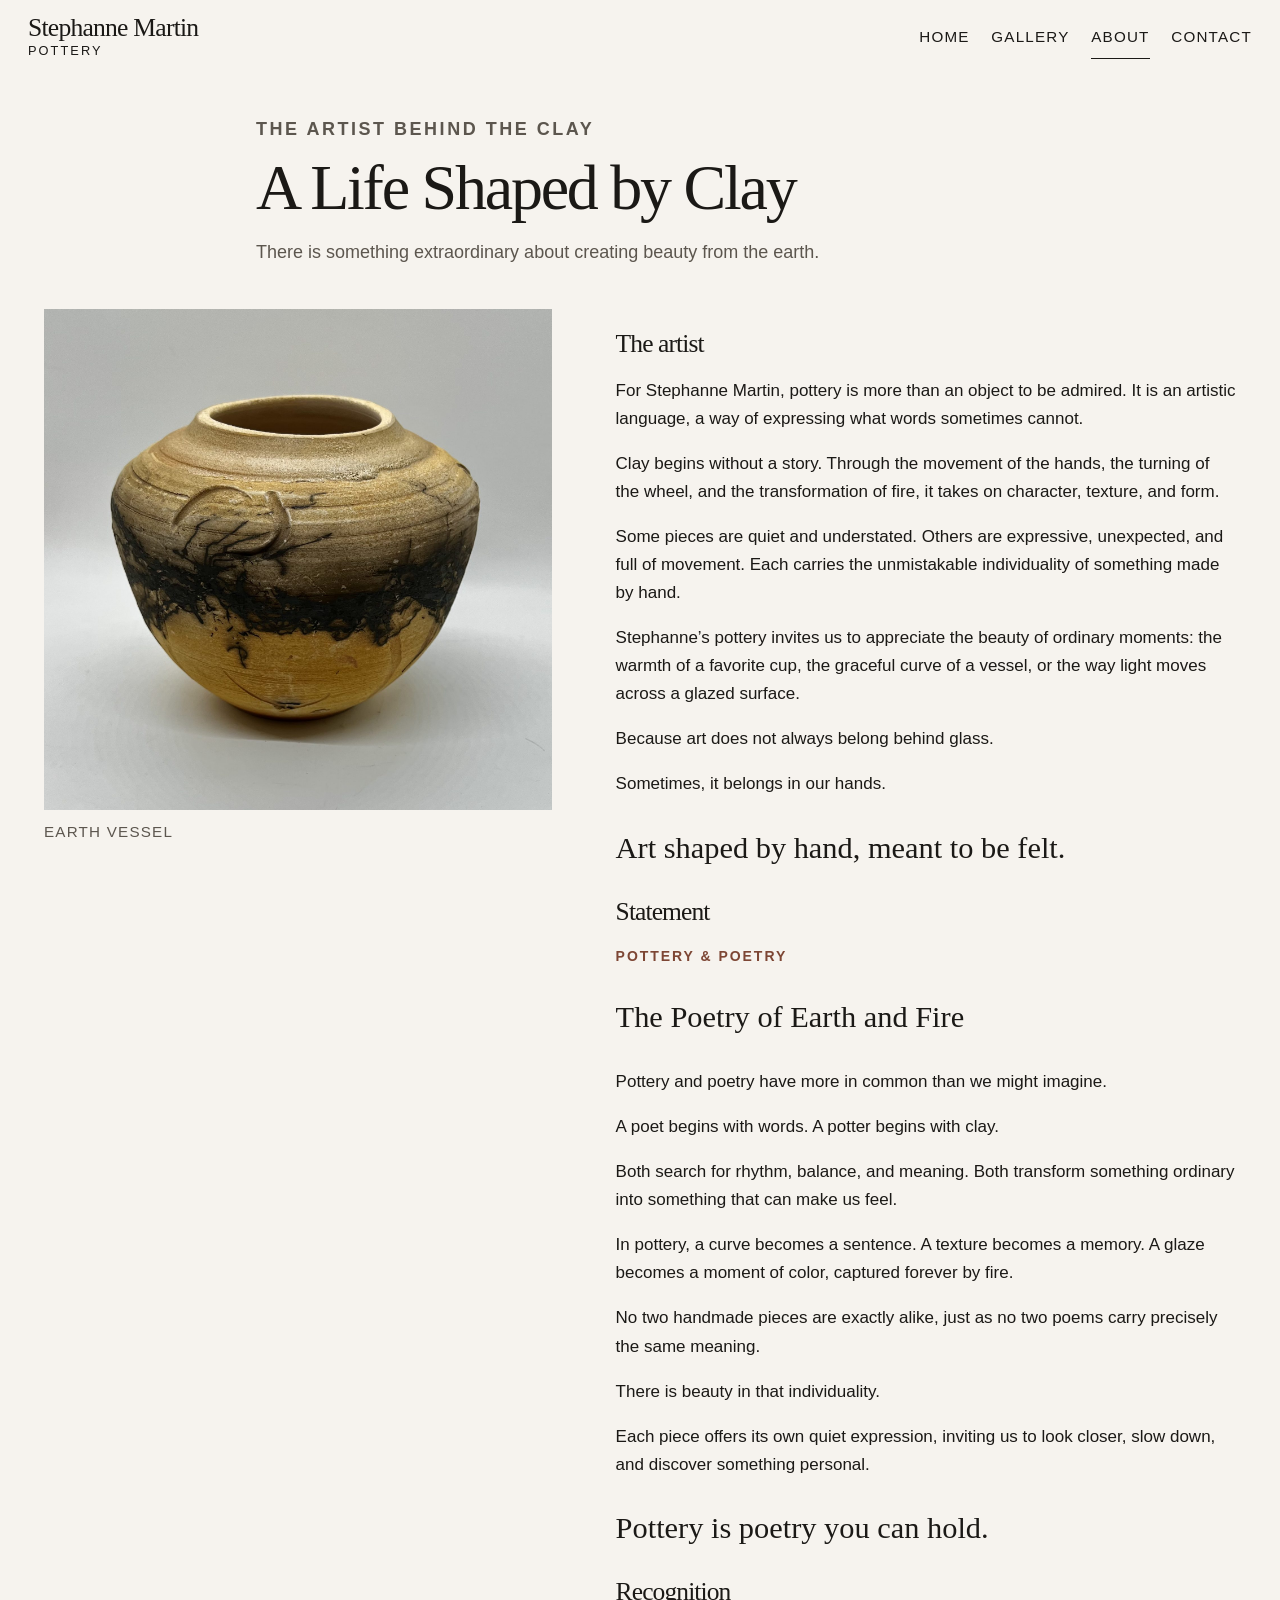
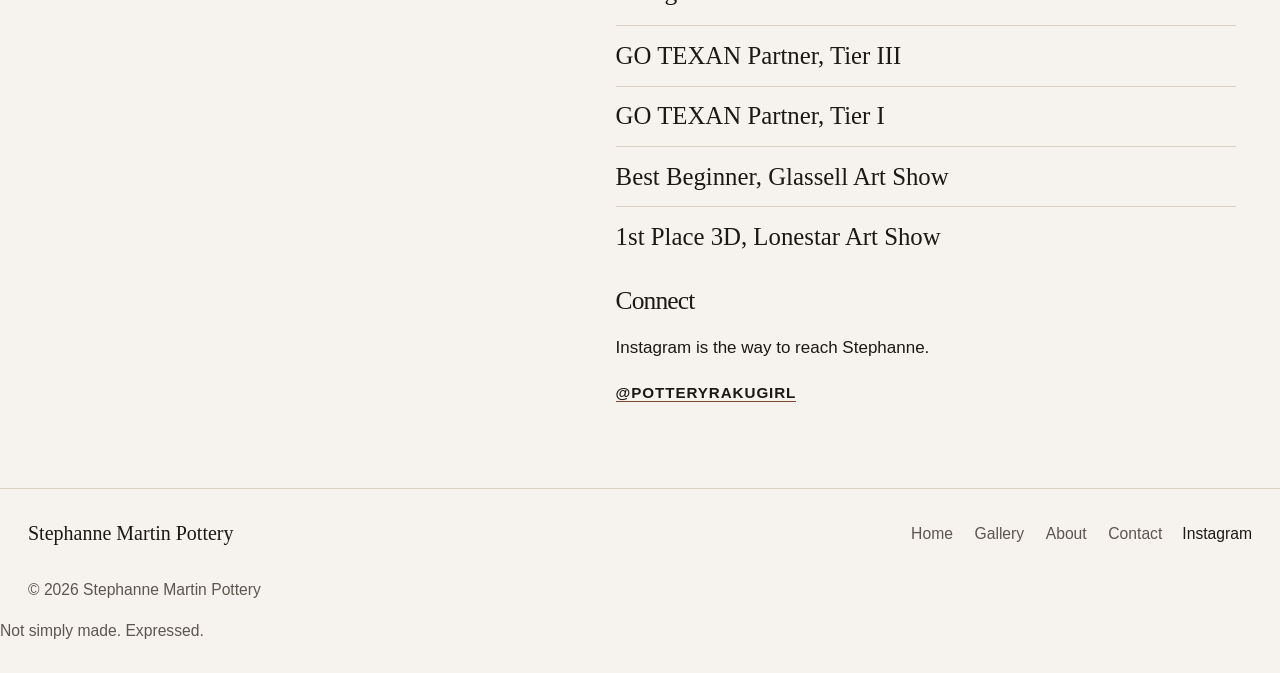
==== commit bca25ed8: "Update gallery and index pages with new pottery images and metadata; remove placeholders and enhance" ====
--- a/about.html
+++ b/about.html
@@ -8,18 +8,18 @@
   <link rel="canonical" href="https://yegorcreative.github.io/PotteryWeb/about.html">
   <meta name="robots" content="index, follow">
   <meta name="referrer" content="strict-origin-when-cross-origin">
-  <meta name="theme-color" content="#F8F6F2">
+  <meta name="theme-color" content="#f6f3ee">
   <meta property="og:site_name" content="Stephanne Martin Pottery">
   <meta property="og:locale" content="en_US">
   <meta property="og:title" content="About | Stephanne Martin Pottery">
   <meta property="og:description" content="A life shaped by clay. Stephanne Martin’s pottery is an artistic language, formed by hand and fire.">
   <meta property="og:type" content="website">
   <meta property="og:url" content="https://yegorcreative.github.io/PotteryWeb/about.html">
-  <meta property="og:image" content="https://yegorcreative.github.io/PotteryWeb/assets/images/og-cover.png">
+  <meta property="og:image" content="https://yegorcreative.github.io/PotteryWeb/assets/images/og-cover.jpg">
   <meta name="twitter:card" content="summary_large_image">
   <meta name="twitter:title" content="About | Stephanne Martin Pottery">
   <meta name="twitter:description" content="A life shaped by clay. Stephanne Martin’s pottery is an artistic language, formed by hand and fire.">
-  <meta name="twitter:image" content="https://yegorcreative.github.io/PotteryWeb/assets/images/og-cover.png">
+  <meta name="twitter:image" content="https://yegorcreative.github.io/PotteryWeb/assets/images/og-cover.jpg">
   <link rel="icon" href="assets/favicon.svg" type="image/svg+xml">
   <link rel="stylesheet" href="css/styles.css">
 </head>
@@ -52,10 +52,9 @@
         <p>There is something extraordinary about creating beauty from the earth.</p>
       </header>
       <div class="about-layout">
-        <figure class="portrait-reserve">
-          <div class="portrait-frame">
-            <p>Portrait space reserved</p>
-          </div>
+        <figure class="about-photo">
+          <img src="assets/images/gallery/earth-vessel.jpg" width="1800" height="1775" alt="Rounded raku vessel with an earth-toned surface.">
+          <figcaption>Earth Vessel</figcaption>
         </figure>
         <div class="about-list">
           <section class="about-block" aria-labelledby="biography-title">
--- a/css/styles.css
+++ b/css/styles.css
@@ -1,17 +1,14 @@
 :root {
-  --bg: #f8f6f2;
-  --bg-deep: #f3efe9;
-  --surface: #ffffff;
-  --text: #242321;
-  --muted: #5e5952;
-  --line: #e4ddd4;
-  --stone: #e9e3db;
-  --clay: #a87963;
-  --clay-deep: #7a4e3c;
-  --clay-dark: #623c2e;
-  --serif: "Iowan Old Style", "Palatino Linotype", Palatino, "Book Antiqua", Georgia, serif;
-  --sans: "Avenir Next", "Segoe UI", "Helvetica Neue", sans-serif;
-  --header-height: 5.25rem;
+  --bg: #f6f3ee;
+  --bg-deep: #ece6dc;
+  --ink: #1b1916;
+  --muted: #5c564e;
+  --line: #d9d0c4;
+  --clay: #7d4634;
+  --surface: #fffcf8;
+  --serif: "Iowan Old Style", Palatino, "Palatino Linotype", "Book Antiqua", Georgia, "Times New Roman", serif;
+  --sans: "Avenir Next", "Segoe UI", "Helvetica Neue", Helvetica, Arial, sans-serif;
+  --header-height: 4.6rem;
   --measure: 38rem;
 }
 
@@ -28,17 +25,11 @@
 body {
   margin: 0;
   background: var(--bg);
-  color: var(--text);
+  color: var(--ink);
   font-family: var(--sans);
-  font-size: 1.125rem;
+  font-size: 1.0625rem;
   line-height: 1.65;
   text-rendering: optimizeLegibility;
-}
-
-html,
-body {
-  max-width: 100%;
-  overflow-x: clip;
 }
 
 img {
@@ -65,26 +56,26 @@
   font-family: var(--serif);
   font-weight: 500;
   letter-spacing: -0.035em;
-  line-height: 1.02;
+  line-height: 0.98;
 }
 
 a {
-  color: var(--clay-deep);
+  color: var(--clay);
   text-underline-offset: 0.22em;
 }
 
 a:hover {
-  color: var(--clay-dark);
+  color: #5d3122;
 }
 
 :focus-visible {
-  outline: 2px solid var(--text);
+  outline: 2px solid currentColor;
   outline-offset: 3px;
 }
 
 ::selection {
-  background: #ead9cf;
-  color: var(--text);
+  background: #e4d3c8;
+  color: var(--ink);
 }
 
 .skip-link {
@@ -92,8 +83,8 @@
   left: 1rem;
   top: 0;
   z-index: 100;
-  transform: translateY(-120%);
-  background: var(--text);
+  transform: translateY(-140%);
+  background: var(--ink);
   color: var(--bg);
   padding: 0.8rem 1rem;
   text-decoration: none;
@@ -104,16 +95,16 @@
 }
 
 .wrap {
-  width: min(calc(100% - 2rem), 82rem);
+  width: min(calc(100% - 2rem), 88rem);
   margin-inline: auto;
 }
 
 .site-header {
   position: sticky;
   top: 0;
-  z-index: 30;
+  z-index: 40;
   min-height: var(--header-height);
-  background: rgba(248, 246, 242, 0.94);
+  background: rgba(246, 243, 238, 0.94);
   border-bottom: 1px solid transparent;
   backdrop-filter: blur(16px);
 }
@@ -123,15 +114,15 @@
   flex-wrap: wrap;
   align-items: center;
   justify-content: space-between;
-  gap: 0.5rem 2rem;
+  gap: 0.4rem 1.5rem;
   min-height: var(--header-height);
-  padding-block: 0.85rem;
+  padding-block: 0.7rem;
 }
 
 .brand {
   display: flex;
   flex-direction: column;
-  color: var(--text);
+  color: inherit;
   text-decoration: none;
   line-height: 1;
 }
@@ -144,9 +135,8 @@
 
 .brand-mark {
   margin-top: 0.28rem;
-  color: var(--muted);
-  font-size: 0.875rem;
-  letter-spacing: 0.12em;
+  font-size: 0.8rem;
+  letter-spacing: 0.16em;
   text-transform: uppercase;
 }
 
@@ -156,12 +146,12 @@
   justify-content: center;
   min-width: 44px;
   min-height: 44px;
-  padding: 0.45rem 0.2rem;
+  padding: 0.4rem 0.1rem;
   border: 0;
-  border-bottom: 1px solid var(--text);
+  border-bottom: 1px solid currentColor;
   background: transparent;
-  color: var(--text);
-  letter-spacing: 0.14em;
+  color: inherit;
+  letter-spacing: 0.08em;
   text-transform: uppercase;
   cursor: pointer;
 }
@@ -170,7 +160,7 @@
 .footer-nav {
   display: flex;
   flex-wrap: wrap;
-  gap: 0.25rem 1.6rem;
+  gap: 0.15rem 1.35rem;
   margin: 0;
   padding: 0;
   list-style: none;
@@ -181,407 +171,404 @@
   display: inline-flex;
   align-items: center;
   min-height: 44px;
-  color: var(--text);
+  color: inherit;
   text-decoration: none;
 }
 
 .site-nav a {
-  font-size: 1rem;
-  letter-spacing: 0.04em;
+  font-size: 0.95rem;
+  letter-spacing: 0.08em;
   text-transform: uppercase;
   border-bottom: 1px solid transparent;
 }
 
 .site-nav a:hover,
 .site-nav a[aria-current="page"] {
-  border-bottom-color: var(--clay);
-}
-
-.page-intro {
-  padding: clamp(1.75rem, 4vw, 3rem) 0 1.25rem;
-}
-
-.hero {
+  border-bottom-color: currentColor;
+}
+
+.home .site-header {
+  position: fixed;
+  inset: 0 0 auto 0;
+  background: transparent;
+  color: #fff;
+}
+
+.home .site-header.is-solid,
+.home .site-header.nav-open {
+  background: rgba(246, 243, 238, 0.96);
+  color: var(--ink);
+  border-bottom: 1px solid var(--line);
+}
+
+.exhibit-hero {
+  position: relative;
   display: grid;
-  gap: 1.5rem;
-  align-items: start;
-  padding: 1.25rem 0 2.25rem;
-}
-
-.hero-figure {
-  margin: 0;
-  padding: 0.55rem;
-  border: 1px solid var(--line);
-  background: var(--surface);
+  align-items: end;
+  min-height: 100svh;
+  min-height: 100dvh;
+  color: #fff;
+  background: #1b1916;
+  overflow: hidden;
+}
+
+.exhibit-hero img {
+  position: absolute;
+  inset: 0;
+  width: 100%;
+  height: 100%;
+  object-fit: cover;
+  object-position: center 46%;
+}
+
+.exhibit-hero::after {
+  content: "";
+  position: absolute;
+  inset: 0;
+  background:
+    linear-gradient(180deg, rgba(16, 14, 12, 0.42) 0%, rgba(16, 14, 12, 0.05) 28%, rgba(16, 14, 12, 0.08) 48%, rgba(16, 14, 12, 0.78) 100%);
+}
+
+.exhibit-hero-copy {
+  position: relative;
+  z-index: 1;
+  width: min(40rem, calc(100% - 2rem));
+  margin: 0 0 7vh 1rem;
+  padding-bottom: 0.5rem;
+}
+
+.exhibit-hero .eyebrow,
+.exhibit-hero h1,
+.exhibit-hero p {
+  color: #fff;
+  text-shadow: 0 1px 18px rgba(0, 0, 0, 0.28);
+}
+
+.exhibit-hero h1 {
+  max-width: 10ch;
+  margin: 0 0 1rem;
+  font-size: clamp(3rem, 8vw, 6.6rem);
+  line-height: 0.9;
+}
+
+.exhibit-hero p {
+  max-width: 34rem;
+  margin: 0 0 1.5rem;
+  font-size: 1.125rem;
+  line-height: 1.55;
 }
 
 .eyebrow {
-  margin: 0 0 0.75rem;
-  color: var(--clay-deep);
+  margin: 0 0 0.8rem;
+  color: var(--clay);
   font-size: 0.875rem;
-  font-weight: 600;
-  letter-spacing: 0.08em;
-  text-transform: uppercase;
-}
-
-.hero h1,
-.page-intro h1,
-.contact h1 {
-  max-width: 14em;
-  margin: 0;
-  font-size: clamp(2.5rem, 5vw, 4.6rem);
-  line-height: 1.05;
-}
-
-.lede,
-.page-intro p,
-.contact-copy,
-.studio-copy p,
-.about-block p {
-  max-width: var(--measure);
-  color: var(--muted);
-  font-size: 1.125rem;
-}
-
-.actions {
-  display: flex;
-  flex-wrap: wrap;
-  align-items: center;
-  gap: 0.85rem 1.25rem;
-  margin-top: 2.25rem;
+  font-weight: 650;
+  letter-spacing: 0.14em;
+  text-transform: uppercase;
 }
 
 .button {
   display: inline-flex;
   align-items: center;
   justify-content: center;
-  gap: 0.7rem;
-  min-height: 52px;
-  padding: 0.85rem 1.35rem;
-  border: 1px solid var(--text);
-  background: var(--text);
+  gap: 0.65rem;
+  min-height: 48px;
+  padding: 0.75rem 1.2rem;
+  border: 1px solid var(--ink);
+  background: var(--ink);
   color: var(--bg);
   text-decoration: none;
   font-size: 1rem;
   letter-spacing: 0.02em;
-  transition: background-color 0.2s ease, color 0.2s ease, border-color 0.2s ease;
 }
 
 .button:hover {
-  background: var(--clay-dark);
-  border-color: var(--clay-dark);
+  background: var(--clay);
+  border-color: var(--clay);
   color: #fff;
 }
 
-.button-secondary {
-  min-height: 52px;
-  padding-inline: 0.15rem;
-  border-color: transparent;
-  border-bottom: 1px solid var(--text);
+.exhibit-hero .button {
+  border-color: #fff;
   background: transparent;
-  color: var(--text);
-}
-
-.button-secondary:hover {
-  background: transparent;
-  border-color: transparent;
-  border-bottom-color: var(--clay-deep);
-  color: var(--clay-deep);
-}
-
-.button svg {
-  display: block;
-  flex: 0 0 auto;
-}
-
-.hero-figure img,
-.piece-open img,
-.lightbox-media img {
+  color: #fff;
+}
+
+.exhibit-hero .button:hover {
+  background: #fff;
+  color: var(--ink);
+}
+
+.exhibit-statement {
+  display: grid;
+  gap: 0.8rem;
+  width: min(calc(100% - 2rem), 72rem);
+  margin: 0 auto;
+  padding: 3.5rem 0 1rem;
+}
+
+.exhibit-statement p:last-child {
+  margin: 0;
+  max-width: 22ch;
+  font-family: var(--serif);
+  font-size: clamp(1.7rem, 3.4vw, 2.7rem);
+  line-height: 1.25;
+  letter-spacing: -0.03em;
+  color: var(--ink);
+}
+
+.exhibit-selection {
+  padding: 2.5rem 0 1rem;
+}
+
+.section-head {
+  display: flex;
+  align-items: end;
+  justify-content: space-between;
+  gap: 1rem;
+  margin-bottom: 1.5rem;
+}
+
+.section-head h2,
+.page-intro h1,
+.contact-stage h1,
+.about-copy h1 {
+  margin: 0;
+  font-size: clamp(2.4rem, 5vw, 4.4rem);
+}
+
+.exhibition .gallery-grid,
+.gallery-grid {
+  display: grid;
+  gap: 2.4rem 1.1rem;
+  margin: 0;
+  padding: 0;
+  list-style: none;
+}
+
+.piece-open {
   display: block;
   width: 100%;
-  background: var(--stone);
-}
-
-.hero-figure img,
+  padding: 0;
+  border: 0;
+  background: transparent;
+  color: inherit;
+  cursor: pointer;
+}
+
 .piece-open img {
-  aspect-ratio: 4 / 5;
-  object-fit: cover;
-  object-position: center 38%;
-}
-
-.hero-figure img {
-  aspect-ratio: 4 / 5;
-  object-fit: contain;
-  object-position: center;
-}
-
-.closing-line {
-  margin: 1.35rem 0 0;
-  color: var(--text);
-  font-family: var(--serif);
-  font-size: clamp(1.45rem, 2.4vw, 1.9rem);
-  line-height: 1.3;
-  letter-spacing: -0.03em;
-}
-
-[data-gallery="featured"] .placeholder-note {
-  display: none;
-}
-
-.lightbox-media img {
+  display: block;
   width: 100%;
   height: auto;
-  max-height: 70dvh;
-  object-fit: contain;
-}
-
-.gallery-count,
-.placeholder-note,
-.gallery-status,
-.portrait-reserve figcaption {
+}
+
+.piece-copy {
+  padding-top: 0.7rem;
+}
+
+.piece-category {
+  margin: 0;
+  color: var(--clay);
+  font-size: 0.875rem;
+  font-weight: 650;
+  letter-spacing: 0.12em;
+  text-transform: uppercase;
+}
+
+.piece h3,
+.lightbox h2 {
+  margin: 0.25rem 0 0;
+  font-size: clamp(1.35rem, 2vw, 1.7rem);
+}
+
+.exhibit-quote {
+  padding: 4.5rem 1.25rem 4rem;
+}
+
+.exhibit-quote p {
+  max-width: 12ch;
+  margin: 0 auto;
+  font-family: var(--serif);
+  font-size: clamp(2.6rem, 6vw, 5rem);
+  line-height: 0.95;
+  text-align: center;
+}
+
+.exhibit-invite {
+  display: grid;
+  background: #221f1c;
+  color: #f6f3ee;
+}
+
+.exhibit-invite figure {
+  margin: 0;
+}
+
+.exhibit-invite img {
+  display: block;
+  width: 100%;
+  height: 100%;
+  max-height: 36rem;
+  object-fit: cover;
+  object-position: center 30%;
+}
+
+.invite-copy {
+  display: flex;
+  flex-direction: column;
+  justify-content: end;
+  gap: 1.2rem;
+  padding: 2.5rem 1.25rem 2.75rem;
+}
+
+.invite-copy .eyebrow {
+  color: #e7cbbf;
+}
+
+.invite-copy h2 {
+  max-width: 12ch;
+  margin: 0;
+  font-size: clamp(2.3rem, 4.5vw, 4rem);
+}
+
+.invite-copy .button {
+  align-self: flex-start;
+  border-color: #f6f3ee;
+  background: transparent;
+  color: #f6f3ee;
+}
+
+.invite-copy .button:hover {
+  background: #f6f3ee;
+  color: #221f1c;
+}
+
+.page-intro {
+  width: min(calc(100% - 2rem), 48rem);
+  margin: 0 auto;
+  padding: 2.5rem 0 1.5rem;
+}
+
+.page-intro p,
+.about-copy p,
+.contact-copy {
+  max-width: var(--measure);
   color: var(--muted);
-}
-
-.portrait-reserve figcaption {
-  max-width: 36rem;
-  padding-top: 0.85rem;
-  font-size: 1rem;
-  line-height: 1.5;
-}
-
-.section {
-  padding: clamp(2.5rem, 5vw, 4.25rem) 0;
-}
-
-.band {
-  background: var(--bg-deep);
-}
-
-.studio {
-  display: grid;
-  gap: clamp(1.5rem, 4vw, 3rem);
-  align-items: start;
-}
-
-.studio-copy h2,
-.section-head h2,
-.about-block h2 {
-  margin: 0 0 1rem;
-  font-size: clamp(2.2rem, 4.5vw, 3.6rem);
-}
-
-.section-head {
+  font-size: 1.125rem;
+}
+
+.gallery-page .page-intro {
+  padding-bottom: 0.5rem;
+}
+
+.gallery-tools {
   display: flex;
   flex-wrap: wrap;
   align-items: end;
   justify-content: space-between;
-  gap: 1rem 2rem;
-  margin-bottom: 2.25rem;
-}
-
-.section-head h2 {
-  margin-bottom: 0;
-}
-
-.quote {
-  max-width: 34rem;
-  margin: 0;
-  padding-top: 1.25rem;
-  border: 0;
-  border-top: 1px solid var(--clay);
-}
-
-.quote p {
-  margin: 0;
-  font-family: var(--serif);
-  font-size: clamp(1.55rem, 3vw, 2.25rem);
-  line-height: 1.3;
-  letter-spacing: -0.03em;
-}
-
-.quote footer {
-  margin-top: 1rem;
-  color: var(--muted);
-  font-size: 0.95rem;
-}
-
-.placeholder-note,
-.gallery-status,
-.gallery-empty {
-  max-width: 38rem;
-  margin: 0 0 1.5rem;
-  font-size: 0.98rem;
-}
-
-.gallery-tools {
-  margin-bottom: 2rem;
+  gap: 0.6rem 1.5rem;
+  margin: 0.5rem 0 1.75rem;
 }
 
 .filters {
   display: flex;
   flex-wrap: wrap;
-  gap: 0.35rem 1.15rem;
+  gap: 0.2rem 1rem;
 }
 
 .filter {
   min-height: 44px;
-  padding: 0.55rem 0.05rem;
+  padding: 0.45rem 0;
   border: 0;
   border-bottom: 1px solid transparent;
   background: transparent;
   color: var(--muted);
-  letter-spacing: 0.12em;
-  text-transform: uppercase;
-  font-size: 0.8125rem;
+  font-size: 0.95rem;
+  letter-spacing: 0.06em;
+  text-transform: uppercase;
   cursor: pointer;
 }
 
 .filter:hover,
 .filter[aria-pressed="true"] {
   border-bottom-color: var(--clay);
-  background: transparent;
-  color: var(--text);
-}
-
-.gallery-count {
-  margin: 0.85rem 0 0;
-  font-size: 0.98rem;
-}
-
-[data-gallery="all"] {
-  padding-bottom: clamp(4rem, 8vw, 7rem);
-}
-
-.gallery-grid {
+  color: var(--ink);
+}
+
+.gallery-count,
+.gallery-status,
+.gallery-empty,
+.placeholder-note {
+  color: var(--muted);
+  font-size: 1rem;
+}
+
+.gallery-page main {
+  padding-bottom: 4rem;
+}
+
+.about-layout,
+.contact-stage {
   display: grid;
-  grid-template-columns: 1fr;
-  gap: 2.75rem 1.25rem;
-  margin: 0;
+  gap: 1.5rem;
+  width: min(calc(100% - 2rem), 88rem);
+  margin: 0 auto 4rem;
+}
+
+.about-photo,
+.contact-stage figure {
+  margin: 0;
+}
+
+.about-photo img,
+.contact-stage img {
+  display: block;
+  width: 100%;
+}
+
+.about-photo figcaption,
+.contact-stage figcaption {
+  margin-top: 0.55rem;
+  color: var(--muted);
+  font-size: 0.95rem;
+  letter-spacing: 0.08em;
+  text-transform: uppercase;
+}
+
+.about-copy h2,
+.contact-stage h1 {
+  margin-top: 0;
+}
+
+.closing-line {
+  font-family: var(--serif);
+  font-size: clamp(1.45rem, 2.4vw, 1.9rem);
+  line-height: 1.3;
+  color: var(--ink);
+}
+
+.milestones {
+  margin: 0.5rem 0 0;
   padding: 0;
   list-style: none;
 }
 
-.piece-open {
-  position: relative;
-  display: block;
-  width: 100%;
-  padding: 0;
-  overflow: hidden;
-  border: 0;
-  background: var(--stone);
-  color: inherit;
-  cursor: pointer;
-}
-
-.piece-open img {
-  transition: transform 0.5s ease, opacity 0.5s ease;
-}
-
-.piece-flag {
-  position: absolute;
-  top: 0.85rem;
-  left: 0.85rem;
-  padding: 0.4rem 0.55rem;
-  background: rgba(248, 246, 242, 0.94);
-  color: var(--text);
-  font-size: 0.75rem;
-  letter-spacing: 0.14em;
-  text-transform: uppercase;
-}
-
-.piece-copy {
-  padding-top: 1rem;
-}
-
-.piece-category {
-  margin: 0;
-  color: var(--clay-deep);
-  font-size: 0.8125rem;
-  font-weight: 600;
-  letter-spacing: 0.16em;
-  text-transform: uppercase;
-}
-
-.piece h3,
-.lightbox h2 {
-  margin: 0.35rem 0 0;
-  font-size: clamp(1.45rem, 2vw, 1.85rem);
-}
-
-.about-layout {
-  display: grid;
-  gap: clamp(2rem, 5vw, 4rem);
-  padding-bottom: clamp(4rem, 8vw, 7rem);
-}
-
-.portrait-frame {
-  display: grid;
-  place-items: end start;
-  min-height: 18rem;
-  padding: 1.25rem;
-  background:
-    linear-gradient(180deg, rgba(36, 35, 33, 0.04), rgba(36, 35, 33, 0.01)),
-    var(--stone);
-}
-
-.portrait-frame p {
-  margin: 0;
-  color: var(--text);
-  font-size: 0.8125rem;
-  letter-spacing: 0.16em;
-  text-transform: uppercase;
-}
-
-.about-list {
-  display: grid;
-  gap: clamp(2rem, 4vw, 3rem);
-  margin: 0;
-}
-
-.about-block {
-  display: grid;
-  gap: 0.8rem;
-  margin: 0;
-  padding-top: 1.5rem;
-  border-top: 1px solid var(--line);
-}
-
-.about-block div :first-child {
-  margin-top: 0;
-}
-
-.milestones {
-  margin: 1.25rem 0 0;
-  padding: 0;
-  list-style: none;
-}
-
 .milestones li {
-  padding: 0.95rem 0;
+  padding: 0.85rem 0;
   border-top: 1px solid var(--line);
   font-family: var(--serif);
   font-size: clamp(1.25rem, 2vw, 1.55rem);
   line-height: 1.3;
 }
 
-.contact {
-  display: grid;
-  align-items: start;
-  padding: clamp(1.5rem, 4vw, 3rem) 0 clamp(3rem, 8vw, 5rem);
-}
-
-.contact-inner {
-  max-width: 44rem;
-}
-
 .contact-handle {
-  margin: 1.15rem 0 0;
+  margin: 0.4rem 0 0;
   color: var(--muted);
-  letter-spacing: 0.08em;
+  letter-spacing: 0.06em;
 }
 
 .site-footer {
-  padding: 1.75rem 0 2.25rem;
+  padding: 1.4rem 0 1.8rem;
   border-top: 1px solid var(--line);
   color: var(--muted);
   font-size: 0.98rem;
@@ -589,142 +576,188 @@
 
 .footer-inner {
   display: grid;
-  gap: 0.4rem 1.5rem;
-}
-
-.footer-brand,
-.footer-copy {
-  margin: 0;
+  gap: 0.35rem 1.25rem;
 }
 
 .footer-brand {
-  color: var(--text);
+  margin: 0;
+  color: var(--ink);
   font-family: var(--serif);
   font-size: 1.25rem;
 }
 
-.footer-nav a:hover,
-.footer-instagram:hover {
+.footer-instagram {
+  color: var(--ink);
+  text-decoration: none;
+}
+
+.footer-instagram:hover,
+.footer-nav a:hover {
   text-decoration: underline;
 }
 
-.footer-instagram {
-  color: var(--text);
-  text-decoration: none;
-}
-
 .lightbox {
-  width: min(72rem, calc(100% - 1rem));
-  max-height: calc(100vh - 1rem);
+  width: min(76rem, calc(100% - 1rem));
   max-height: calc(100dvh - 1rem);
   margin: auto;
   padding: 0;
   border: 0;
   background: var(--surface);
-  color: var(--text);
+  color: var(--ink);
 }
 
 .lightbox::backdrop {
-  background: rgba(36, 35, 33, 0.78);
+  background: rgba(18, 16, 14, 0.82);
 }
 
 .lightbox-layout {
   display: grid;
-  grid-template-columns: 1fr;
-  max-height: calc(100vh - 1rem);
   max-height: calc(100dvh - 1rem);
   overflow: auto;
 }
 
 .lightbox-media {
-  background: var(--bg-deep);
+  background: #221f1c;
+}
+
+.lightbox-media img {
+  display: block;
+  width: 100%;
+  height: auto;
+  max-height: 78dvh;
+  object-fit: contain;
 }
 
 .lightbox-panel {
   display: flex;
   flex-direction: column;
   align-items: flex-start;
-  gap: 0.4rem;
-  padding: 1.35rem 1.25rem 1.6rem;
+  gap: 0.35rem;
+  padding: 1.2rem 1.15rem 1.5rem;
 }
 
 .lightbox-close,
 .lightbox-nav button {
   min-height: 44px;
-  padding: 0.55rem 0.15rem;
+  padding: 0.45rem 0;
   border: 0;
-  border-bottom: 1px solid var(--text);
+  border-bottom: 1px solid var(--ink);
   background: transparent;
-  color: var(--text);
-  letter-spacing: 0.08em;
-  text-transform: uppercase;
-  font-size: 0.8125rem;
+  color: var(--ink);
+  font-size: 0.95rem;
+  letter-spacing: 0.06em;
+  text-transform: uppercase;
   cursor: pointer;
 }
 
 .lightbox-close {
   align-self: flex-end;
-  margin-bottom: 0.5rem;
-}
-
-.lightbox-panel h2,
-.lightbox-panel p {
-  margin-top: 0;
-  margin-bottom: 0;
-}
-
-.lightbox-panel h2 {
-  margin-bottom: 0.35rem;
-}
-
-.lightbox-count,
-.piece-note {
-  color: var(--muted);
 }
 
 .lightbox-nav {
   display: flex;
   flex-wrap: wrap;
-  gap: 0.75rem 1.25rem;
-  margin-top: 1rem;
+  gap: 0.75rem 1.2rem;
+  margin-top: 0.8rem;
 }
 
 .text-link {
-  color: var(--text);
+  color: var(--ink);
   font-size: 0.95rem;
-  font-weight: 600;
-  letter-spacing: 0.08em;
+  font-weight: 650;
+  letter-spacing: 0.06em;
   text-transform: uppercase;
   text-decoration: none;
   border-bottom: 1px solid var(--clay);
 }
 
-.text-link:hover {
-  color: var(--clay-deep);
-}
-
-@media (min-width: 640px) {
+.piece-note,
+.lightbox-count {
+  color: var(--muted);
+}
+
+@media (max-width: 759px) {
+  .js .nav-toggle {
+    display: inline-flex;
+  }
+
+  .js .site-nav {
+    display: none;
+    flex: 1 1 100%;
+    padding-bottom: 0.6rem;
+  }
+
+  .js .site-nav.is-open {
+    display: block;
+  }
+
+  .js .site-nav ul {
+    flex-direction: column;
+    gap: 0;
+  }
+
+  .home .site-header.nav-open .site-nav {
+    background: var(--bg);
+  }
+}
+
+@media (min-width: 760px) {
   .wrap {
-    width: min(calc(100% - 4rem), 82rem);
-  }
-
-  .gallery-grid {
-    grid-template-columns: repeat(2, minmax(0, 1fr));
-    gap: 3rem 1.5rem;
-  }
-
-  .portrait-frame {
-    min-height: 24rem;
-  }
-}
-
-@media (min-width: 760px) {
-  .nav-toggle {
-    display: none;
-  }
-
-  .site-nav {
-    flex: 0 1 auto;
+    width: min(calc(100% - 3.5rem), 88rem);
+  }
+
+  .exhibit-hero-copy {
+    margin-left: max(1.75rem, calc((100% - 88rem) / 2));
+  }
+
+  .exhibit-statement {
+    grid-template-columns: 10rem 1fr;
+    align-items: start;
+    padding-top: 5rem;
+  }
+
+  .exhibition .gallery-grid {
+    grid-template-columns: 1.15fr 0.85fr;
+    gap: 2rem 1.35rem;
+    align-items: start;
+  }
+
+  .exhibition .piece-tall {
+    grid-row: span 2;
+  }
+
+  .exhibition .piece-wide {
+    grid-column: 1 / -1;
+  }
+
+  .gallery-page .gallery-grid {
+    grid-template-columns: 1fr 1fr;
+    gap: 3rem 1.4rem;
+  }
+
+  .gallery-page .piece-wide {
+    grid-column: 1 / -1;
+  }
+
+  .about-layout,
+  .contact-stage {
+    grid-template-columns: 0.9fr 1.1fr;
+    gap: 3rem 4rem;
+    align-items: start;
+  }
+
+  .exhibit-invite {
+    grid-template-columns: 1.05fr 0.95fr;
+    min-height: 34rem;
+  }
+
+  .exhibit-invite img {
+    max-height: none;
+    height: 100%;
+  }
+
+  .invite-copy {
+    padding: 3.5rem 3rem;
   }
 
   .footer-inner {
@@ -732,122 +765,22 @@
     align-items: center;
   }
 
-  .footer-copy {
+  .lightbox-layout {
+    grid-template-columns: 1.3fr 0.7fr;
+    overflow: hidden;
+  }
+}
+
+@media (min-width: 1100px) {
+  .gallery-page .gallery-grid {
+    grid-template-columns: 1.15fr 0.85fr 1fr;
+  }
+
+  .gallery-page .piece:nth-child(7n + 1) {
+    grid-column: span 2;
+  }
+
+  .gallery-page .piece-wide {
     grid-column: 1 / -1;
   }
 }
-
-@media (max-width: 759px) {
-  .js .nav-toggle {
-    display: inline-flex;
-  }
-
-  .js .site-nav {
-    display: none;
-    flex: 1 1 100%;
-    padding-bottom: 0.85rem;
-  }
-
-  .js .site-nav.is-open {
-    display: block;
-  }
-
-  .js .site-nav ul {
-    flex-direction: column;
-    gap: 0;
-  }
-}
-
-@media (min-width: 900px) {
-  .hero {
-    grid-template-columns: minmax(0, 1.05fr) minmax(18rem, 0.95fr);
-    align-items: center;
-    gap: 3rem;
-    padding-top: 1.75rem;
-  }
-
-  .hero-figure img {
-    max-height: 34rem;
-    aspect-ratio: 4 / 5;
-  }
-
-  .studio,
-  .about-layout {
-    grid-template-columns: minmax(0, 0.85fr) minmax(0, 1.15fr);
-    align-items: start;
-  }
-
-  .about-block {
-    grid-template-columns: 9.5rem minmax(0, 1fr);
-    gap: 1rem 2.5rem;
-    align-items: start;
-  }
-
-  .lightbox-layout {
-    grid-template-columns: minmax(0, 1.25fr) minmax(18rem, 0.75fr);
-    overflow: hidden;
-  }
-
-  .lightbox-media {
-    display: grid;
-    min-height: 100%;
-    place-items: center;
-  }
-
-  .lightbox-media img {
-    width: auto;
-    max-width: 100%;
-    max-height: calc(100dvh - 1rem);
-    object-fit: contain;
-  }
-
-  .lightbox-panel {
-    padding: 1.75rem 1.75rem 2rem;
-    overflow: auto;
-  }
-}
-
-@media (min-width: 1024px) {
-  [data-gallery="featured"] .gallery-grid,
-  .gallery-grid {
-    grid-template-columns: repeat(3, minmax(0, 1fr));
-    gap: 3.25rem 1.75rem;
-  }
-}
-
-@media (hover: hover) and (pointer: fine) {
-  .piece-open:hover img {
-    transform: scale(1.025);
-    opacity: 0.94;
-  }
-}
-
-@media (prefers-reduced-motion: reduce) {
-  html {
-    scroll-behavior: auto;
-  }
-
-  *,
-  *::before,
-  *::after {
-    scroll-behavior: auto !important;
-    transition: none !important;
-    animation: none !important;
-  }
-}
-
-@media print {
-  .skip-link,
-  .nav-toggle,
-  .lightbox {
-    display: none !important;
-  }
-
-  .site-nav {
-    display: block !important;
-  }
-
-  body {
-    background: #fff;
-  }
-}
